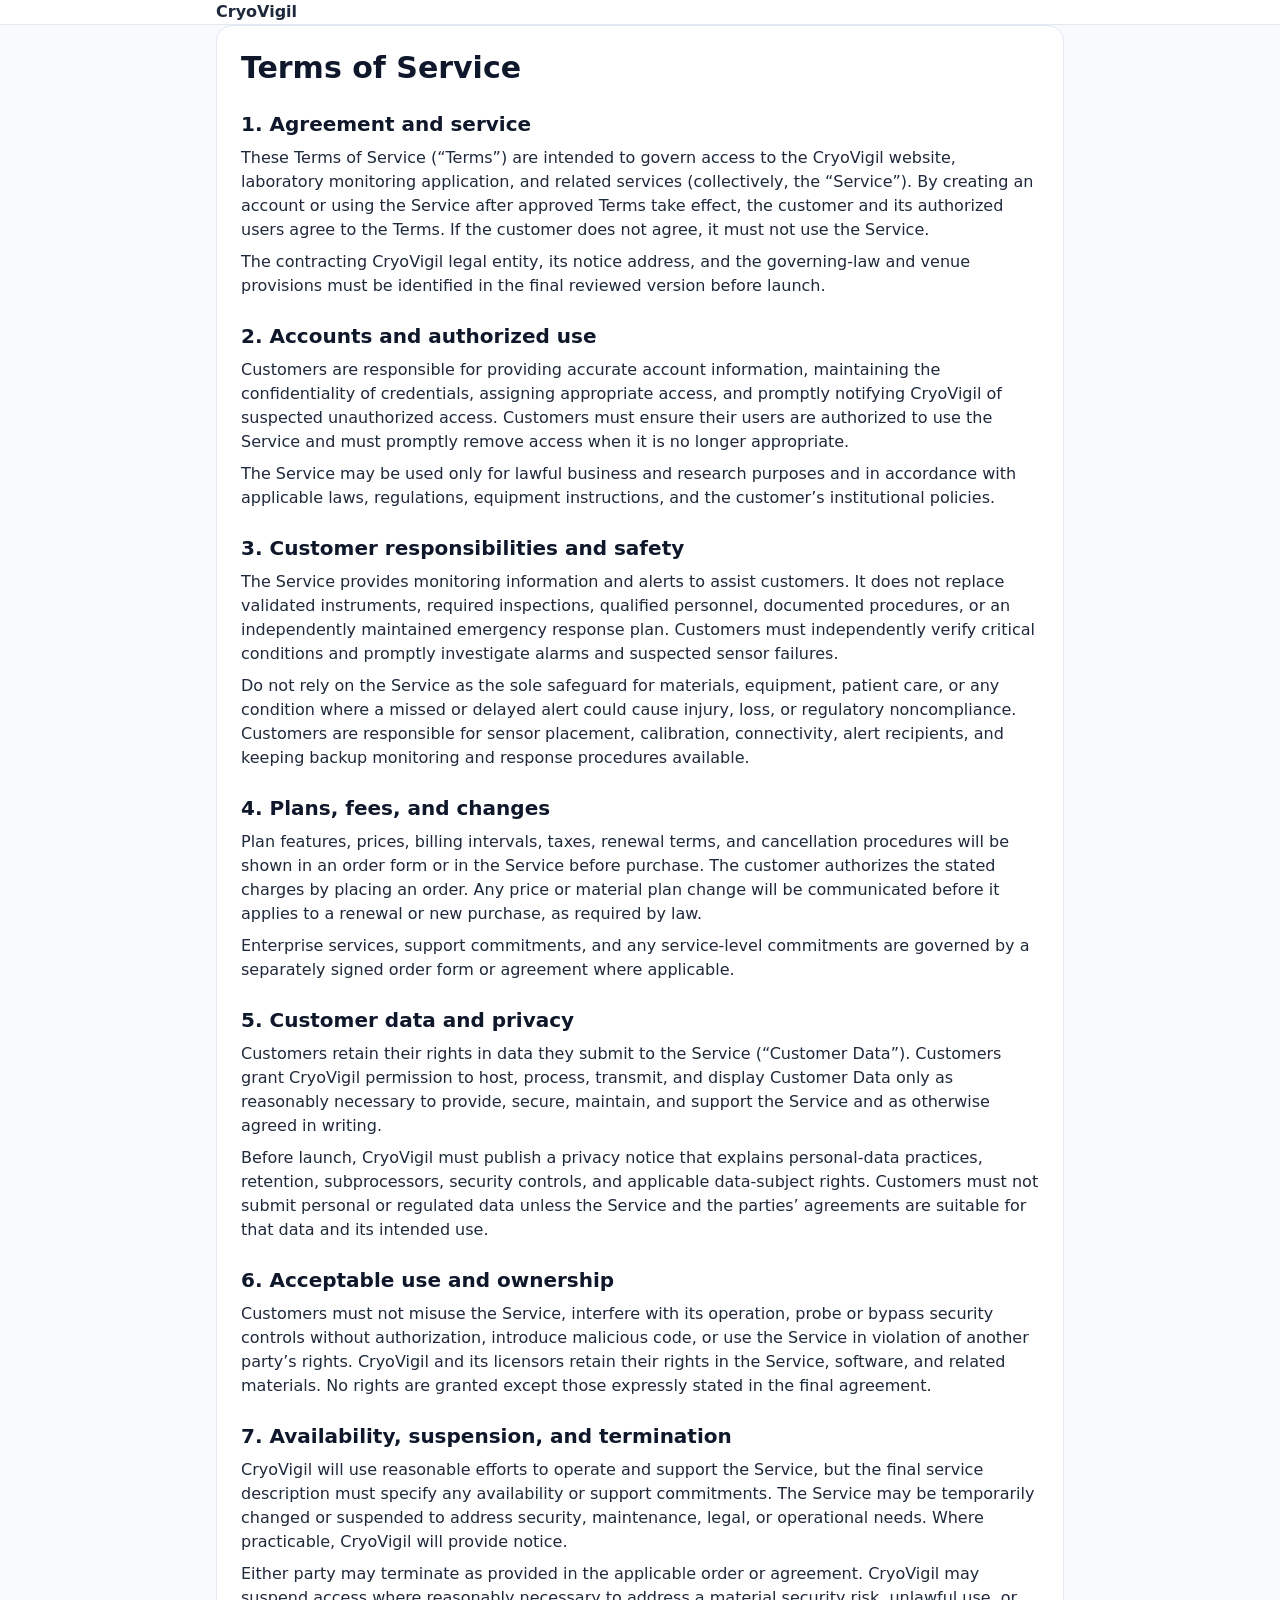
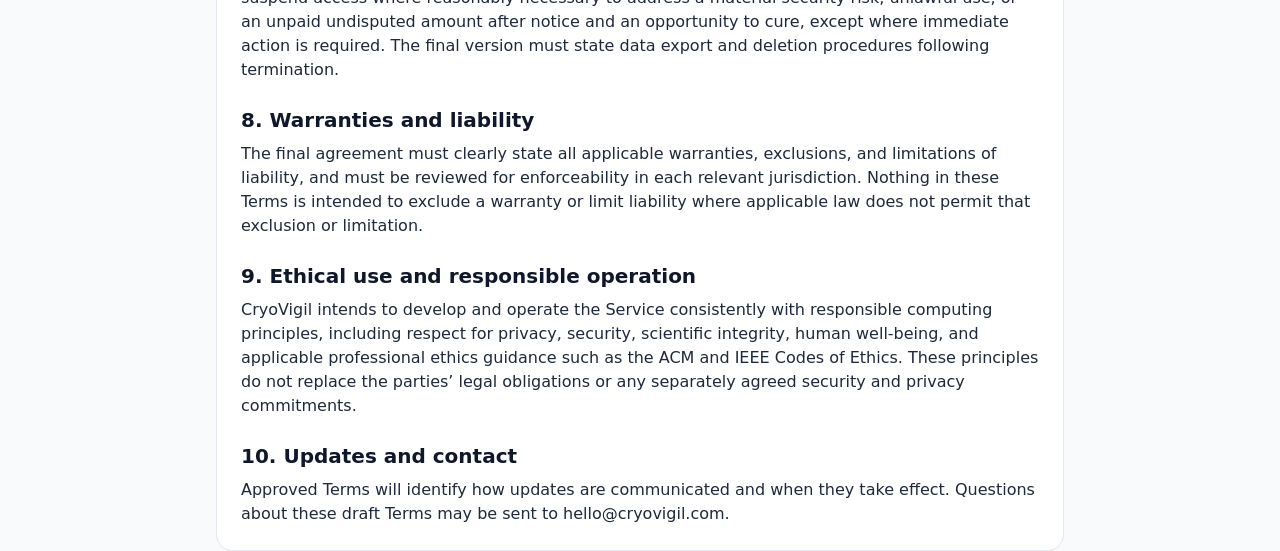
==== terms.html @ c4bb6979 "feat(terms-and-conditions): add terms of service page with initial content" ====
<!doctype html>
<html lang="en-US">
<head>
  <meta charset="utf-8">
  <meta name="viewport" content="width=device-width, initial-scale=1">
  <meta name="description" content="Draft terms of service for the CryoVigil laboratory monitoring service.">
  <meta name="author" content="CryoVigil">
  <title>Terms of Service | CryoVigil</title>
  <link rel="stylesheet" href="css/style.css?v=mobile-carousel-2">
</head>
<body class="min-h-screen bg-slate-50 text-slate-800">
  <header class="bg-white border-b border-slate-200">
    <div class="max-w-4xl mx-auto px-4 sm:px-6 py-5">
      <a class="font-bold text-brand-700" href="index.html">CryoVigil</a>
    </div>
  </header>
  <main class="max-w-4xl mx-auto px-4 sm:px-6 py-12">
    <article class="bg-white rounded-2xl border border-slate-200 p-6 sm:p-10 space-y-6">
      <h1 class="text-3xl font-bold text-slate-900">Terms of Service</h1>

      <section class="space-y-2">
        <h2 class="text-xl font-semibold text-slate-900">1. Agreement and service</h2>
        <p>These Terms of Service (“Terms”) are intended to govern access to the CryoVigil website, laboratory monitoring application, and related services (collectively, the “Service”). By creating an account or using the Service after approved Terms take effect, the customer and its authorized users agree to the Terms. If the customer does not agree, it must not use the Service.</p>
        <p>The contracting CryoVigil legal entity, its notice address, and the governing-law and venue provisions must be identified in the final reviewed version before launch.</p>
      </section>

      <section class="space-y-2">
        <h2 class="text-xl font-semibold text-slate-900">2. Accounts and authorized use</h2>
        <p>Customers are responsible for providing accurate account information, maintaining the confidentiality of credentials, assigning appropriate access, and promptly notifying CryoVigil of suspected unauthorized access. Customers must ensure their users are authorized to use the Service and must promptly remove access when it is no longer appropriate.</p>
        <p>The Service may be used only for lawful business and research purposes and in accordance with applicable laws, regulations, equipment instructions, and the customer’s institutional policies.</p>
      </section>

      <section class="space-y-2">
        <h2 class="text-xl font-semibold text-slate-900">3. Customer responsibilities and safety</h2>
        <p>The Service provides monitoring information and alerts to assist customers. It does not replace validated instruments, required inspections, qualified personnel, documented procedures, or an independently maintained emergency response plan. Customers must independently verify critical conditions and promptly investigate alarms and suspected sensor failures.</p>
        <p>Do not rely on the Service as the sole safeguard for materials, equipment, patient care, or any condition where a missed or delayed alert could cause injury, loss, or regulatory noncompliance. Customers are responsible for sensor placement, calibration, connectivity, alert recipients, and keeping backup monitoring and response procedures available.</p>
      </section>

      <section class="space-y-2">
        <h2 class="text-xl font-semibold text-slate-900">4. Plans, fees, and changes</h2>
        <p>Plan features, prices, billing intervals, taxes, renewal terms, and cancellation procedures will be shown in an order form or in the Service before purchase. The customer authorizes the stated charges by placing an order. Any price or material plan change will be communicated before it applies to a renewal or new purchase, as required by law.</p>
        <p>Enterprise services, support commitments, and any service-level commitments are governed by a separately signed order form or agreement where applicable.</p>
      </section>

      <section class="space-y-2">
        <h2 class="text-xl font-semibold text-slate-900">5. Customer data and privacy</h2>
        <p>Customers retain their rights in data they submit to the Service (“Customer Data”). Customers grant CryoVigil permission to host, process, transmit, and display Customer Data only as reasonably necessary to provide, secure, maintain, and support the Service and as otherwise agreed in writing.</p>
        <p>Before launch, CryoVigil must publish a privacy notice that explains personal-data practices, retention, subprocessors, security controls, and applicable data-subject rights. Customers must not submit personal or regulated data unless the Service and the parties’ agreements are suitable for that data and its intended use.</p>
      </section>

      <section class="space-y-2">
        <h2 class="text-xl font-semibold text-slate-900">6. Acceptable use and ownership</h2>
        <p>Customers must not misuse the Service, interfere with its operation, probe or bypass security controls without authorization, introduce malicious code, or use the Service in violation of another party’s rights. CryoVigil and its licensors retain their rights in the Service, software, and related materials. No rights are granted except those expressly stated in the final agreement.</p>
      </section>

      <section class="space-y-2">
        <h2 class="text-xl font-semibold text-slate-900">7. Availability, suspension, and termination</h2>
        <p>CryoVigil will use reasonable efforts to operate and support the Service, but the final service description must specify any availability or support commitments. The Service may be temporarily changed or suspended to address security, maintenance, legal, or operational needs. Where practicable, CryoVigil will provide notice.</p>
        <p>Either party may terminate as provided in the applicable order or agreement. CryoVigil may suspend access where reasonably necessary to address a material security risk, unlawful use, or an unpaid undisputed amount after notice and an opportunity to cure, except where immediate action is required. The final version must state data export and deletion procedures following termination.</p>
      </section>

      <section class="space-y-2">
        <h2 class="text-xl font-semibold text-slate-900">8. Warranties and liability</h2>
        <p>The final agreement must clearly state all applicable warranties, exclusions, and limitations of liability, and must be reviewed for enforceability in each relevant jurisdiction. Nothing in these Terms is intended to exclude a warranty or limit liability where applicable law does not permit that exclusion or limitation.</p>
      </section>

      <section class="space-y-2">
        <h2 class="text-xl font-semibold text-slate-900">9. Ethical use and responsible operation</h2>
        <p>CryoVigil intends to develop and operate the Service consistently with responsible computing principles, including respect for privacy, security, scientific integrity, human well-being, and applicable professional ethics guidance such as the ACM and IEEE Codes of Ethics. These principles do not replace the parties’ legal obligations or any separately agreed security and privacy commitments.</p>
      </section>

      <section class="space-y-2">
        <h2 class="text-xl font-semibold text-slate-900">10. Updates and contact</h2>
        <p>Approved Terms will identify how updates are communicated and when they take effect. Questions about these draft Terms may be sent to <a class="text-brand-700 underline" href="mailto:hello@cryovigil.com">hello@cryovigil.com</a>.</p>
      </section>
    </article>
  </main>
</body>
</html>
---- css/style.css ----
:root {
  font-family: Inter, system-ui, -apple-system, BlinkMacSystemFont, "Segoe UI", sans-serif;
  color: #1f2937;
  background: #fff;
  font-synthesis: none;
  text-rendering: optimizeLegibility;
  -webkit-font-smoothing: antialiased;
  --slate-50: #f8fafc;
  --slate-100: #f1f5f9;
  --slate-200: #e2e8f0;
  --slate-300: #cbd5e1;
  --slate-400: #94a3b8;
  --slate-500: #64748b;
  --slate-600: #475569;
  --slate-700: #334155;
  --slate-800: #1e293b;
  --slate-900: #0f172a;
  --brand-50: #ecfdf5;
  --brand-100: #d1fae5;
  --brand-200: #a7f3d0;
  --brand-300: #6ee7b7;
  --brand-400: #34d399;
  --brand-500: #10b981;
  --brand-600: #059669;
  --brand-700: #047857;
  --brand-800: #065f46;
  --brand-900: #064e3b;
}

*,
*::before,
*::after {
  box-sizing: border-box;
  border-width: 0;
  border-style: solid;
  border-color: #e5e7eb;
}

html {
  min-width: 320px;
  scroll-behavior: smooth;
}

body {
  min-width: 320px;
  min-height: 100vh;
  margin: 0;
  line-height: 1.5;
}

a {
  color: inherit;
  text-decoration: none;
}

blockquote,
dd,
dl,
figure,
h1,
h2,
h3,
h4,
h5,
h6,
hr,
p,
pre {
  margin: 0;
}

h1,
h2,
h3,
h4,
h5,
h6 {
  font-size: inherit;
  font-weight: inherit;
}

ul,
ol,
menu {
  margin: 0;
  padding: 0;
  list-style: none;
}

button,
input,
select,
textarea {
  color: inherit;
  font: inherit;
  margin: 0;
}

button {
  border: 0;
  background: transparent;
  text-transform: none;
}

svg {
  display: block;
}

::selection {
  color: var(--brand-800);
  background: rgb(16 185 129 / 18%);
}

.badge-pill {
  display: inline-flex;
  align-items: center;
  padding: 0.35rem 0.85rem;
  border-radius: 9999px;
  background: var(--brand-100);
  color: var(--brand-700);
  font-size: 0.75rem;
  font-weight: 600;
  letter-spacing: 0.025em;
}

.shadow-soft {
  box-shadow: 0 10px 30px -10px rgb(0 0 0 / 6%), 0 4px 6px -2px rgb(0 0 0 / 2%);
}

.shadow-mockup {
  box-shadow: 0 25px 50px -12px rgb(15 23 42 / 12%);
}

.block { display: block; }
.inline-block { display: inline-block; }
.flex { display: flex; }
.inline-flex { display: inline-flex; }
.grid { display: grid; }
.hidden { display: none; }
.flex-col { flex-direction: column; }
.flex-wrap { flex-wrap: wrap; }
.flex-grow { flex-grow: 1; }
.flex-shrink-0 { flex-shrink: 0; }
.items-start { align-items: flex-start; }
.items-center { align-items: center; }
.items-baseline { align-items: baseline; }
.justify-between { justify-content: space-between; }
.justify-center { justify-content: center; }
.grid-cols-1 { grid-template-columns: repeat(1, minmax(0, 1fr)); }
.grid-cols-3 { grid-template-columns: repeat(3, minmax(0, 1fr)); }
.gap-0\.5 { gap: 0.125rem; }
.gap-1 { gap: 0.25rem; }
.gap-2 { gap: 0.5rem; }
.gap-2\.5 { gap: 0.625rem; }
.gap-3 { gap: 0.75rem; }
.gap-3\.5 { gap: 0.875rem; }
.gap-4 { gap: 1rem; }
.gap-6 { gap: 1.5rem; }
.gap-8 { gap: 2rem; }
.gap-12 { gap: 3rem; }
.space-y-1 > :not([hidden]) ~ :not([hidden]) { margin-top: 0.25rem; }
.space-y-2 > :not([hidden]) ~ :not([hidden]) { margin-top: 0.5rem; }
.space-y-2\.5 > :not([hidden]) ~ :not([hidden]) { margin-top: 0.625rem; }
.space-y-3 > :not([hidden]) ~ :not([hidden]) { margin-top: 0.75rem; }
.space-y-3\.5 > :not([hidden]) ~ :not([hidden]) { margin-top: 0.875rem; }
.space-y-4 > :not([hidden]) ~ :not([hidden]) { margin-top: 1rem; }
.space-y-6 > :not([hidden]) ~ :not([hidden]) { margin-top: 1.5rem; }

.absolute { position: absolute; }
.relative { position: relative; }
.sticky { position: sticky; }
.top-0 { top: 0; }
.top-4 { top: 1rem; }
.right-4 { right: 1rem; }
.inset-0 { inset: 0; }
.z-10 { z-index: 10; }
.z-50 { z-index: 50; }
.mx-auto { margin-right: auto; margin-left: auto; }
.my-8 { margin-top: 2rem; margin-bottom: 2rem; }
.ml-0\.5 { margin-left: 0.125rem; }
.ml-2 { margin-left: 0.5rem; }
.mt-1 { margin-top: 0.25rem; }
.mt-2 { margin-top: 0.5rem; }
.mt-20 { margin-top: 5rem; }
.mb-1 { margin-bottom: 0.25rem; }
.mb-2 { margin-bottom: 0.5rem; }
.mb-3 { margin-bottom: 0.75rem; }
.mb-4 { margin-bottom: 1rem; }
.mb-5 { margin-bottom: 1.25rem; }
.mb-6 { margin-bottom: 1.5rem; }
.mb-8 { margin-bottom: 2rem; }
.mb-10 { margin-bottom: 2.5rem; }
.mb-16 { margin-bottom: 4rem; }
.h-1\.5 { height: 0.375rem; }
.h-2 { height: 0.5rem; }
.h-3 { height: 0.75rem; }
.h-4 { height: 1rem; }
.h-5 { height: 1.25rem; }
.h-6 { height: 1.5rem; }
.h-8 { height: 2rem; }
.h-9 { height: 2.25rem; }
.h-10 { height: 2.5rem; }
.h-12 { height: 3rem; }
.h-14 { height: 3.5rem; }
.h-20 { height: 5rem; }
.h-24 { height: 6rem; }
.h-40 { height: 10rem; }
.h-full { height: 100%; }
.min-h-screen { min-height: 100vh; }
.w-1\.5 { width: 0.375rem; }
.w-2 { width: 0.5rem; }
.w-3 { width: 0.75rem; }
.w-4 { width: 1rem; }
.w-5 { width: 1.25rem; }
.w-6 { width: 1.5rem; }
.w-8 { width: 2rem; }
.w-9 { width: 2.25rem; }
.w-10 { width: 2.5rem; }
.w-12 { width: 3rem; }
.w-14 { width: 3.5rem; }
.w-16 { width: 4rem; }
.w-24 { width: 6rem; }
.w-full { width: 100%; }
.max-w-sm { max-width: 24rem; }
.max-w-lg { max-width: 32rem; }
.max-w-xl { max-width: 36rem; }
.max-w-2xl { max-width: 42rem; }
.max-w-4xl { max-width: 56rem; }
.max-w-5xl { max-width: 64rem; }
.max-w-7xl { max-width: 80rem; }
.overflow-hidden { overflow: hidden; }
.aspect-video { aspect-ratio: 16 / 9; }

.border { border: 1px solid var(--slate-200); }
.border-b { border-bottom: 1px solid var(--slate-200); }
.border-t { border-top: 1px solid var(--slate-200); }
.border-slate-100 { border-color: var(--slate-100); }
.border-slate-200 { border-color: var(--slate-200); }
.border-slate-200\/60 { border-color: rgb(226 232 240 / 60%); }
.border-slate-200\/80 { border-color: rgb(226 232 240 / 80%); }
.border-slate-200\/90 { border-color: rgb(226 232 240 / 90%); }
.border-slate-700 { border-color: #334155; }
.border-amber-200 { border-color: #fde68a; }
.border-brand-100 { border-color: var(--brand-100); }
.border-brand-500\/30 { border-color: rgb(16 185 129 / 30%); }
.border-navy-800 { border-color: #1e293b; }
.rounded { border-radius: 0.25rem; }
.rounded-lg { border-radius: 0.5rem; }
.rounded-xl { border-radius: 0.75rem; }
.rounded-2xl { border-radius: 1rem; }
.rounded-full { border-radius: 9999px; }

.bg-white { background-color: #fff; }
.bg-white\/95 { background-color: rgb(255 255 255 / 95%); }
.bg-slate-50 { background-color: var(--slate-50); }
.bg-slate-50\/50 { background-color: rgb(248 250 252 / 50%); }
.bg-slate-50\/70 { background-color: rgb(248 250 252 / 70%); }
.bg-slate-100 { background-color: var(--slate-100); }
.bg-slate-200 { background-color: var(--slate-200); }
.bg-slate-700 { background-color: #334155; }
.bg-slate-800 { background-color: var(--slate-800); }
.bg-slate-900 { background-color: var(--slate-900); }
.bg-brand-50\/60 { background-color: rgb(236 253 245 / 60%); }
.bg-brand-100 { background-color: var(--brand-100); }
.bg-brand-300 { background-color: var(--brand-300); }
.bg-brand-400 { background-color: var(--brand-400); }
.bg-brand-500 { background-color: var(--brand-500); }
.bg-brand-500\/20 { background-color: rgb(16 185 129 / 20%); }
.bg-brand-700 { background-color: var(--brand-700); }
.bg-emerald-50 { background-color: #ecfdf5; }
.bg-emerald-100 { background-color: #d1fae5; }
.bg-emerald-400 { background-color: #34d399; }
.bg-emerald-500 { background-color: #10b981; }
.bg-amber-50 { background-color: #fffbeb; }
.bg-amber-50\/30 { background-color: rgb(255 251 235 / 30%); }
.bg-amber-400 { background-color: #fbbf24; }
.bg-amber-500 { background-color: #f59e0b; }
.bg-blue-50 { background-color: #eff6ff; }
.bg-red-400 { background-color: #f87171; }
.bg-red-600 { background-color: #dc2626; }
.bg-navy-900 { background-color: #0f172a; }
.bg-gradient-to-b { background-image: linear-gradient(to bottom, var(--gradient-from), var(--gradient-via), var(--gradient-to)); }
.bg-gradient-to-t { background-image: linear-gradient(to top, var(--gradient-from), var(--gradient-via), var(--gradient-to)); }
.from-white { --gradient-from: #fff; }
.via-slate-50\/50 { --gradient-via: rgb(248 250 252 / 50%); }
.to-white { --gradient-to: #fff; }
.from-slate-950 { --gradient-from: #020617; }
.via-slate-900\/60 { --gradient-via: rgb(15 23 42 / 60%); }
.to-transparent { --gradient-to: transparent; }

.p-1 { padding: 0.25rem; }
.p-2 { padding: 0.5rem; }
.p-2\.5 { padding: 0.625rem; }
.p-3 { padding: 0.75rem; }
.p-3\.5 { padding: 0.875rem; }
.p-4 { padding: 1rem; }
.p-6 { padding: 1.5rem; }
.p-8 { padding: 2rem; }
.px-1\.5 { padding-right: 0.375rem; padding-left: 0.375rem; }
.px-2 { padding-right: 0.5rem; padding-left: 0.5rem; }
.px-2\.5 { padding-right: 0.625rem; padding-left: 0.625rem; }
.px-3 { padding-right: 0.75rem; padding-left: 0.75rem; }
.px-4 { padding-right: 1rem; padding-left: 1rem; }
.px-6 { padding-right: 1.5rem; padding-left: 1.5rem; }
.px-8 { padding-right: 2rem; padding-left: 2rem; }
.py-0\.5 { padding-top: 0.125rem; padding-bottom: 0.125rem; }
.py-1 { padding-top: 0.25rem; padding-bottom: 0.25rem; }
.py-2 { padding-top: 0.5rem; padding-bottom: 0.5rem; }
.py-3 { padding-top: 0.75rem; padding-bottom: 0.75rem; }
.py-3\.5 { padding-top: 0.875rem; padding-bottom: 0.875rem; }
.py-20 { padding-top: 5rem; padding-bottom: 5rem; }
.pt-2 { padding-top: 0.5rem; }
.pt-3 { padding-top: 0.75rem; }
.pt-4 { padding-top: 1rem; }
.pt-6 { padding-top: 1.5rem; }
.pt-10 { padding-top: 2.5rem; }
.pt-12 { padding-top: 3rem; }
.pt-16 { padding-top: 4rem; }
.pb-3 { padding-bottom: 0.75rem; }
.pb-4 { padding-bottom: 1rem; }
.pb-6 { padding-bottom: 1.5rem; }
.pb-12 { padding-bottom: 3rem; }
.pb-20 { padding-bottom: 5rem; }

.text-left { text-align: left; }
.text-center { text-align: center; }
.text-white { color: #fff; }
.text-slate-200 { color: var(--slate-200); }
.text-slate-300 { color: var(--slate-300); }
.text-slate-400 { color: var(--slate-400); }
.text-slate-500 { color: var(--slate-500); }
.text-slate-600 { color: var(--slate-600); }
.text-slate-700 { color: var(--slate-700); }
.text-slate-800 { color: var(--slate-800); }
.text-slate-900 { color: var(--slate-900); }
.text-brand-300 { color: var(--brand-300); }
.text-brand-400 { color: var(--brand-400); }
.text-brand-600 { color: var(--brand-600); }
.text-brand-800\/80 { color: rgb(6 95 70 / 80%); }
.text-brand-900 { color: var(--brand-900); }
.text-emerald-500 { color: #10b981; }
.text-emerald-600 { color: #059669; }
.text-emerald-700 { color: #047857; }
.text-emerald-800 { color: #065f46; }
.text-amber-400 { color: #fbbf24; }
.text-amber-600 { color: #d97706; }
.text-amber-700 { color: #b45309; }
.text-blue-600 { color: #2563eb; }
.text-red-500 { color: #ef4444; }
.text-xs { font-size: 0.75rem; line-height: 1rem; }
.text-\[10px\] { font-size: 10px; line-height: 1.4; }
.text-\[11px\] { font-size: 11px; line-height: 1.4; }
.text-sm { font-size: 0.875rem; line-height: 1.25rem; }
.text-base { font-size: 1rem; line-height: 1.5rem; }
.text-lg { font-size: 1.125rem; line-height: 1.75rem; }
.text-xl { font-size: 1.25rem; line-height: 1.75rem; }
.text-2xl { font-size: 1.5rem; line-height: 2rem; }
.text-3xl { font-size: 1.875rem; line-height: 2.25rem; }
.text-4xl { font-size: 2.25rem; line-height: 2.5rem; }
.font-medium { font-weight: 500; }
.font-semibold { font-weight: 600; }
.font-bold { font-weight: 700; }
.font-extrabold { font-weight: 800; }
.font-mono { font-family: ui-monospace, SFMono-Regular, Menlo, monospace; }
.uppercase { text-transform: uppercase; }
.tracking-tight { letter-spacing: -0.025em; }
.tracking-wider { letter-spacing: 0.05em; }
.leading-tight { line-height: 1.25; }
.leading-relaxed { line-height: 1.625; }
.leading-\[1\.12\] { line-height: 1.12; }

.opacity-30 { opacity: 0.3; }
.opacity-70 { opacity: 0.7; }
.animate-pulse { animation: pulse 2s cubic-bezier(0.4, 0, 0.6, 1) infinite; }
.grayscale { filter: grayscale(1); }
.cursor-pointer { cursor: pointer; }
.drop-shadow { filter: drop-shadow(0 1px 2px rgb(0 0 0 / 10%)); }
.fill-current { fill: currentColor; }
.fill-none { fill: none; }
.stroke-current { stroke: currentColor; }
.stroke-\[2\.2\] { stroke-width: 2.2; }
.ring-4 { box-shadow: 0 0 0 4px var(--ring-color); }
.ring-emerald-100 { --ring-color: #d1fae5; }
.ring-amber-100 { --ring-color: #fef3c7; }
.shadow-sm { box-shadow: 0 1px 2px rgb(0 0 0 / 5%); }
.shadow-xs { box-shadow: 0 1px 2px rgb(15 23 42 / 10%); }
.shadow-lg { box-shadow: 0 10px 15px -3px rgb(0 0 0 / 10%), 0 4px 6px -4px rgb(0 0 0 / 10%); }
.shadow-xl { box-shadow: 0 20px 25px -5px rgb(0 0 0 / 10%), 0 8px 10px -6px rgb(0 0 0 / 10%); }
.shadow-brand-500\/25 { box-shadow: 0 4px 10px rgb(16 185 129 / 25%); }
.shadow-brand-500\/30 { box-shadow: 0 4px 10px rgb(16 185 129 / 30%); }
.shadow-red-600\/40 { box-shadow: 0 4px 10px rgb(220 38 38 / 40%); }
.transition-all { transition: all 180ms ease; }
.transition-colors { transition: color 180ms ease, background-color 180ms ease, border-color 180ms ease; }
.transition-shadow { transition: box-shadow 180ms ease; }
.transition-transform { transition: transform 180ms ease; }
.backdrop-blur-md { backdrop-filter: blur(12px); }
.focus\:outline-none:focus { outline: none; }

.language-switcher {
  display: flex;
  align-items: center;
  gap: 0.125rem;
  padding: 0.25rem;
  border: 1px solid rgb(226 232 240 / 60%);
  border-radius: 9999px;
  background-color: var(--slate-100);
  color: var(--slate-600);
  font-size: 0.75rem;
  font-weight: 600;
}

.language-option {
  min-width: 2.75rem;
  padding: 0.25rem 0.625rem;
  border-radius: 9999px;
  cursor: pointer;
  transition: color 180ms ease, background-color 180ms ease, box-shadow 180ms ease, transform 180ms ease;
}

.language-option:hover {
  color: var(--slate-900);
}

.language-option[aria-pressed="true"] {
  background-color: #fff;
  color: var(--slate-900);
  box-shadow: 0 1px 2px rgb(15 23 42 / 10%);
}

.language-option:active {
  transform: scale(0.94);
}

.language-option:focus-visible {
  outline: 2px solid var(--brand-500);
  outline-offset: 2px;
}

.hover\:text-brand-500:hover { color: var(--brand-500); }
.hover\:text-brand-600:hover { color: var(--brand-600); }
.hover\:text-slate-600:hover { color: var(--slate-600); }
.hover\:text-slate-900:hover { color: var(--slate-900); }
.hover\:bg-brand-600:hover { background-color: var(--brand-600); }
.hover\:bg-slate-50:hover { background-color: var(--slate-50); }
.hover\:bg-slate-700:hover { background-color: #334155; }
.hover\:bg-slate-800:hover { background-color: var(--slate-800); }
.hover\:border-brand-200:hover { border-color: var(--brand-200); }
.hover\:border-brand-400:hover { border-color: var(--brand-400); }
.hover\:border-brand-500:hover { border-color: var(--brand-500); }
.hover\:shadow-md:hover { box-shadow: 0 4px 6px -1px rgb(0 0 0 / 10%), 0 2px 4px -2px rgb(0 0 0 / 10%); }
.hover\:grayscale-0:hover { filter: grayscale(0); }
.group:hover .group-hover\:scale-110 { transform: scale(1.1); }

@keyframes pulse {
  50% { opacity: 0.5; }
}

@media (min-width: 640px) {
  .sm\:flex-row { flex-direction: row; }
  .sm\:grid-cols-2 { grid-template-columns: repeat(2, minmax(0, 1fr)); }
  .sm\:grid-cols-3 { grid-template-columns: repeat(3, minmax(0, 1fr)); }
  .sm\:p-6 { padding: 1.5rem; }
  .sm\:px-6 { padding-right: 1.5rem; padding-left: 1.5rem; }
  .sm\:text-sm { font-size: 0.875rem; line-height: 1.25rem; }
  .sm\:text-base { font-size: 1rem; line-height: 1.5rem; }
  .sm\:text-lg { font-size: 1.125rem; line-height: 1.75rem; }
  .sm\:text-4xl { font-size: 2.25rem; line-height: 2.5rem; }
  .sm\:text-5xl { font-size: 3rem; line-height: 1; }
}

@media (min-width: 768px) {
  .md\:flex { display: flex; }
  .md\:hidden { display: none; }
  .md\:grid-cols-2 { grid-template-columns: repeat(2, minmax(0, 1fr)); }
  .md\:grid-cols-3 { grid-template-columns: repeat(3, minmax(0, 1fr)); }
  .md\:gap-16 { gap: 4rem; }
}

@media (min-width: 1024px) {
  .lg\:px-8 { padding-right: 2rem; padding-left: 2rem; }
  .lg\:pt-16 { padding-top: 4rem; }
  .lg\:pb-28 { padding-bottom: 7rem; }
  .lg\:gap-8 { gap: 2rem; }
  .lg\:grid-cols-5 { grid-template-columns: repeat(5, minmax(0, 1fr)); }
  .lg\:grid-cols-6 { grid-template-columns: repeat(6, minmax(0, 1fr)); }
  .lg\:grid-cols-12 { grid-template-columns: repeat(12, minmax(0, 1fr)); }
  .lg\:col-span-2 { grid-column: span 2 / span 2; }
  .lg\:col-span-5 { grid-column: span 5 / span 5; }
  .lg\:col-span-6 { grid-column: span 6 / span 6; }
  .lg\:col-span-7 { grid-column: span 7 / span 7; }
  .lg\:text-5xl { font-size: 3rem; line-height: 1; }
  .lg\:text-\[54px\] { font-size: 54px; line-height: 1.12; }
}

@media (prefers-reduced-motion: reduce) {
  *,
  *::before,
  *::after {
    scroll-behavior: auto !important;
    transition-duration: 0.01ms !important;
  }
}

.mobile-menu-btn:focus-visible,
.mobile-carousel:focus-visible {
  outline: 3px solid var(--brand-500);
  outline-offset: 3px;
}

.mobile-swipe-hint {
  display: none;
}

@media (max-width: 767px) {
  .mobile-carousel-section.py-20 {
    padding-block: 3.5rem;
  }

  .mobile-section-intro {
    margin-bottom: 1.25rem;
  }

  .mobile-review-heading {
    margin-bottom: 1.25rem;
  }

  .mobile-swipe-hint {
    display: flex;
    align-items: center;
    justify-content: space-between;
    margin: 0 0 0.75rem;
    color: var(--slate-500);
    font-size: 0.75rem;
    font-weight: 600;
  }

  .mobile-carousel.grid {
    display: flex;
    flex-flow: row nowrap;
    gap: 1rem;
    overflow-x: auto;
    margin-inline: -1rem;
    padding: 0.25rem 1rem 1rem;
    overscroll-behavior-x: contain;
    scroll-padding-inline: 1rem;
    scroll-snap-type: x mandatory;
    scrollbar-width: none;
    -webkit-overflow-scrolling: touch;
  }

  .mobile-carousel::-webkit-scrollbar {
    display: none;
  }

  .mobile-carousel > * {
    width: 88%;
    min-width: 0;
    flex: 0 0 88%;
    scroll-snap-align: start;
  }

  .mobile-carousel[aria-label="Team members"] > * {
    flex-basis: 78%;
  }
}
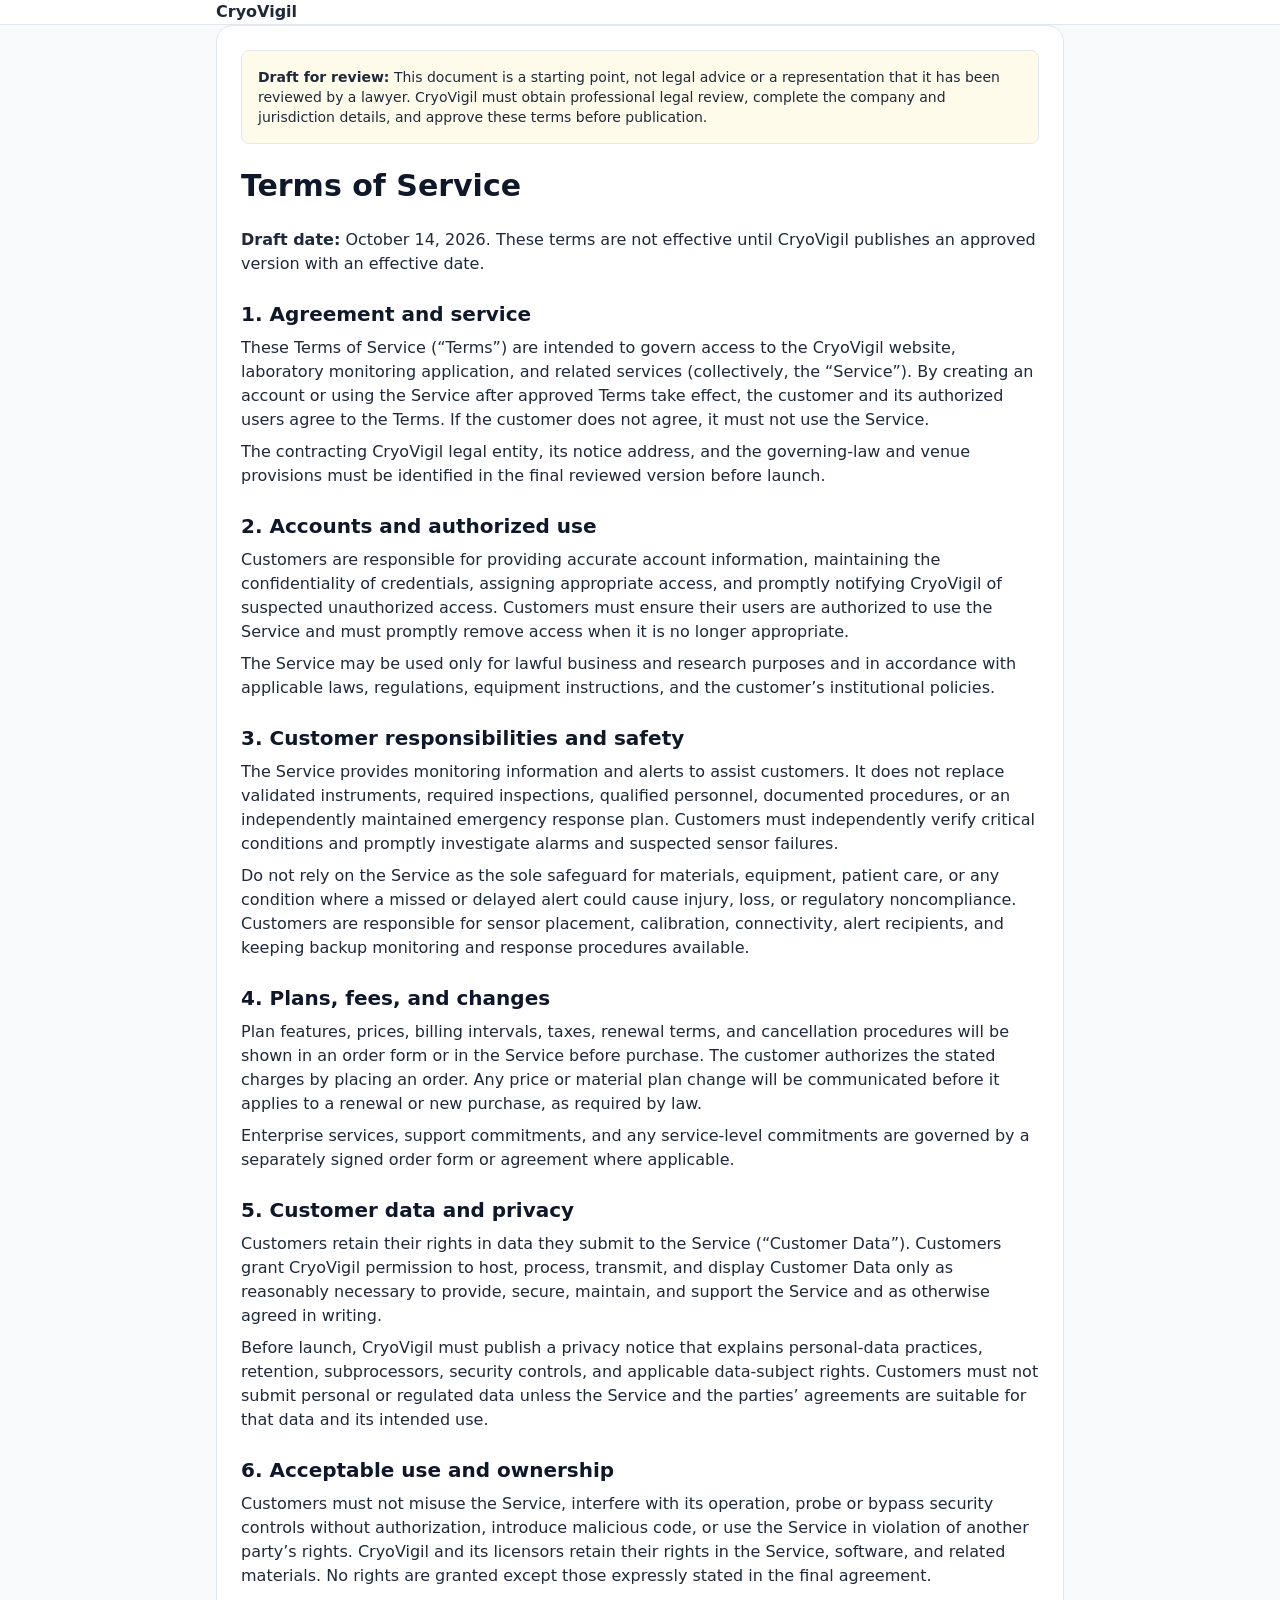
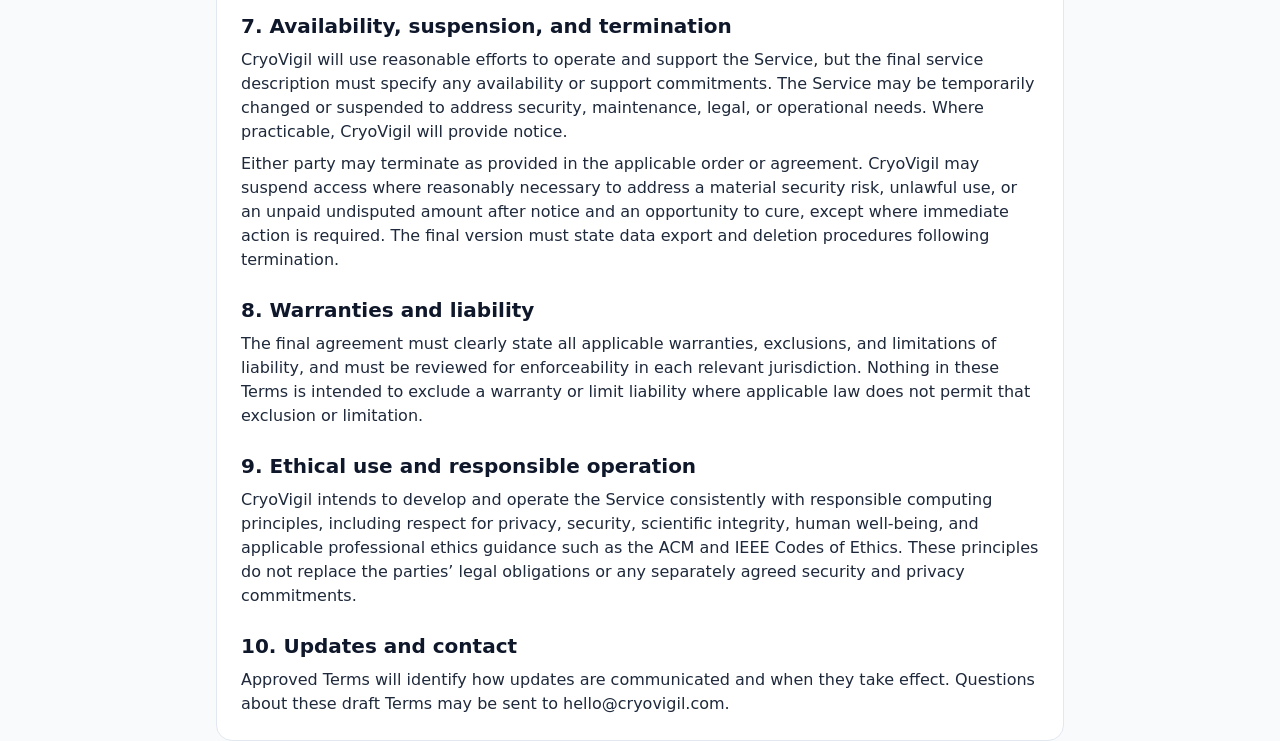
==== commit c30e3cfa: "feat(update-ui): enhance terms of service page with improved formatting and additional content for c" ====
--- a/terms.html
+++ b/terms.html
@@ -1,79 +1,219 @@
 <!doctype html>
 <html lang="en-US">
-<head>
-  <meta charset="utf-8">
-  <meta name="viewport" content="width=device-width, initial-scale=1">
-  <meta name="description" content="Draft terms of service for the CryoVigil laboratory monitoring service.">
-  <meta name="author" content="CryoVigil">
-  <title>Terms of Service | CryoVigil</title>
-  <link rel="stylesheet" href="css/style.css?v=mobile-carousel-2">
-</head>
-<body class="min-h-screen bg-slate-50 text-slate-800">
-  <header class="bg-white border-b border-slate-200">
-    <div class="max-w-4xl mx-auto px-4 sm:px-6 py-5">
-      <a class="font-bold text-brand-700" href="index.html">CryoVigil</a>
-    </div>
-  </header>
-  <main class="max-w-4xl mx-auto px-4 sm:px-6 py-12">
-    <article class="bg-white rounded-2xl border border-slate-200 p-6 sm:p-10 space-y-6">
-      <h1 class="text-3xl font-bold text-slate-900">Terms of Service</h1>
-
-      <section class="space-y-2">
-        <h2 class="text-xl font-semibold text-slate-900">1. Agreement and service</h2>
-        <p>These Terms of Service (“Terms”) are intended to govern access to the CryoVigil website, laboratory monitoring application, and related services (collectively, the “Service”). By creating an account or using the Service after approved Terms take effect, the customer and its authorized users agree to the Terms. If the customer does not agree, it must not use the Service.</p>
-        <p>The contracting CryoVigil legal entity, its notice address, and the governing-law and venue provisions must be identified in the final reviewed version before launch.</p>
-      </section>
-
-      <section class="space-y-2">
-        <h2 class="text-xl font-semibold text-slate-900">2. Accounts and authorized use</h2>
-        <p>Customers are responsible for providing accurate account information, maintaining the confidentiality of credentials, assigning appropriate access, and promptly notifying CryoVigil of suspected unauthorized access. Customers must ensure their users are authorized to use the Service and must promptly remove access when it is no longer appropriate.</p>
-        <p>The Service may be used only for lawful business and research purposes and in accordance with applicable laws, regulations, equipment instructions, and the customer’s institutional policies.</p>
-      </section>
-
-      <section class="space-y-2">
-        <h2 class="text-xl font-semibold text-slate-900">3. Customer responsibilities and safety</h2>
-        <p>The Service provides monitoring information and alerts to assist customers. It does not replace validated instruments, required inspections, qualified personnel, documented procedures, or an independently maintained emergency response plan. Customers must independently verify critical conditions and promptly investigate alarms and suspected sensor failures.</p>
-        <p>Do not rely on the Service as the sole safeguard for materials, equipment, patient care, or any condition where a missed or delayed alert could cause injury, loss, or regulatory noncompliance. Customers are responsible for sensor placement, calibration, connectivity, alert recipients, and keeping backup monitoring and response procedures available.</p>
-      </section>
-
-      <section class="space-y-2">
-        <h2 class="text-xl font-semibold text-slate-900">4. Plans, fees, and changes</h2>
-        <p>Plan features, prices, billing intervals, taxes, renewal terms, and cancellation procedures will be shown in an order form or in the Service before purchase. The customer authorizes the stated charges by placing an order. Any price or material plan change will be communicated before it applies to a renewal or new purchase, as required by law.</p>
-        <p>Enterprise services, support commitments, and any service-level commitments are governed by a separately signed order form or agreement where applicable.</p>
-      </section>
-
-      <section class="space-y-2">
-        <h2 class="text-xl font-semibold text-slate-900">5. Customer data and privacy</h2>
-        <p>Customers retain their rights in data they submit to the Service (“Customer Data”). Customers grant CryoVigil permission to host, process, transmit, and display Customer Data only as reasonably necessary to provide, secure, maintain, and support the Service and as otherwise agreed in writing.</p>
-        <p>Before launch, CryoVigil must publish a privacy notice that explains personal-data practices, retention, subprocessors, security controls, and applicable data-subject rights. Customers must not submit personal or regulated data unless the Service and the parties’ agreements are suitable for that data and its intended use.</p>
-      </section>
-
-      <section class="space-y-2">
-        <h2 class="text-xl font-semibold text-slate-900">6. Acceptable use and ownership</h2>
-        <p>Customers must not misuse the Service, interfere with its operation, probe or bypass security controls without authorization, introduce malicious code, or use the Service in violation of another party’s rights. CryoVigil and its licensors retain their rights in the Service, software, and related materials. No rights are granted except those expressly stated in the final agreement.</p>
-      </section>
-
-      <section class="space-y-2">
-        <h2 class="text-xl font-semibold text-slate-900">7. Availability, suspension, and termination</h2>
-        <p>CryoVigil will use reasonable efforts to operate and support the Service, but the final service description must specify any availability or support commitments. The Service may be temporarily changed or suspended to address security, maintenance, legal, or operational needs. Where practicable, CryoVigil will provide notice.</p>
-        <p>Either party may terminate as provided in the applicable order or agreement. CryoVigil may suspend access where reasonably necessary to address a material security risk, unlawful use, or an unpaid undisputed amount after notice and an opportunity to cure, except where immediate action is required. The final version must state data export and deletion procedures following termination.</p>
-      </section>
-
-      <section class="space-y-2">
-        <h2 class="text-xl font-semibold text-slate-900">8. Warranties and liability</h2>
-        <p>The final agreement must clearly state all applicable warranties, exclusions, and limitations of liability, and must be reviewed for enforceability in each relevant jurisdiction. Nothing in these Terms is intended to exclude a warranty or limit liability where applicable law does not permit that exclusion or limitation.</p>
-      </section>
-
-      <section class="space-y-2">
-        <h2 class="text-xl font-semibold text-slate-900">9. Ethical use and responsible operation</h2>
-        <p>CryoVigil intends to develop and operate the Service consistently with responsible computing principles, including respect for privacy, security, scientific integrity, human well-being, and applicable professional ethics guidance such as the ACM and IEEE Codes of Ethics. These principles do not replace the parties’ legal obligations or any separately agreed security and privacy commitments.</p>
-      </section>
-
-      <section class="space-y-2">
-        <h2 class="text-xl font-semibold text-slate-900">10. Updates and contact</h2>
-        <p>Approved Terms will identify how updates are communicated and when they take effect. Questions about these draft Terms may be sent to <a class="text-brand-700 underline" href="mailto:hello@cryovigil.com">hello@cryovigil.com</a>.</p>
-      </section>
-    </article>
-  </main>
-</body>
+  <head>
+    <meta charset="utf-8" />
+    <meta name="viewport" content="width=device-width, initial-scale=1" />
+    <meta
+      name="description"
+      content="Draft terms of service for the CryoVigil laboratory monitoring service."
+    />
+    <meta name="author" content="CryoVigil" />
+    <title>Terms of Service | CryoVigil</title>
+    <link rel="stylesheet" href="css/style.css?v=mobile-carousel-2" />
+  </head>
+  <body class="min-h-screen bg-slate-50 text-slate-800">
+    <header class="bg-white border-b border-slate-200">
+      <div class="max-w-4xl mx-auto px-4 sm:px-6 py-5">
+        <a class="font-bold text-brand-700" href="index.html">CryoVigil</a>
+      </div>
+    </header>
+    <main class="max-w-4xl mx-auto px-4 sm:px-6 py-12">
+      <article
+        class="bg-white rounded-2xl border border-slate-200 p-6 sm:p-10 space-y-6"
+      >
+        <div
+          class="rounded-lg border border-amber-300 bg-amber-50 p-4 text-sm text-amber-950"
+        >
+          <strong>Draft for review:</strong> This document is a starting point,
+          not legal advice or a representation that it has been reviewed by a
+          lawyer. CryoVigil must obtain professional legal review, complete the
+          company and jurisdiction details, and approve these terms before
+          publication.
+        </div>
+        <h1 class="text-3xl font-bold text-slate-900">Terms of Service</h1>
+        <p>
+          <strong>Draft date:</strong> October 14, 2026. These terms are not
+          effective until CryoVigil publishes an approved version with an
+          effective date.
+        </p>
+
+        <section class="space-y-2">
+          <h2 class="text-xl font-semibold text-slate-900">
+            1. Agreement and service
+          </h2>
+          <p>
+            These Terms of Service (“Terms”) are intended to govern access to
+            the CryoVigil website, laboratory monitoring application, and
+            related services (collectively, the “Service”). By creating an
+            account or using the Service after approved Terms take effect, the
+            customer and its authorized users agree to the Terms. If the
+            customer does not agree, it must not use the Service.
+          </p>
+          <p>
+            The contracting CryoVigil legal entity, its notice address, and the
+            governing-law and venue provisions must be identified in the final
+            reviewed version before launch.
+          </p>
+        </section>
+
+        <section class="space-y-2">
+          <h2 class="text-xl font-semibold text-slate-900">
+            2. Accounts and authorized use
+          </h2>
+          <p>
+            Customers are responsible for providing accurate account
+            information, maintaining the confidentiality of credentials,
+            assigning appropriate access, and promptly notifying CryoVigil of
+            suspected unauthorized access. Customers must ensure their users are
+            authorized to use the Service and must promptly remove access when
+            it is no longer appropriate.
+          </p>
+          <p>
+            The Service may be used only for lawful business and research
+            purposes and in accordance with applicable laws, regulations,
+            equipment instructions, and the customer’s institutional policies.
+          </p>
+        </section>
+
+        <section class="space-y-2">
+          <h2 class="text-xl font-semibold text-slate-900">
+            3. Customer responsibilities and safety
+          </h2>
+          <p>
+            The Service provides monitoring information and alerts to assist
+            customers. It does not replace validated instruments, required
+            inspections, qualified personnel, documented procedures, or an
+            independently maintained emergency response plan. Customers must
+            independently verify critical conditions and promptly investigate
+            alarms and suspected sensor failures.
+          </p>
+          <p>
+            Do not rely on the Service as the sole safeguard for materials,
+            equipment, patient care, or any condition where a missed or delayed
+            alert could cause injury, loss, or regulatory noncompliance.
+            Customers are responsible for sensor placement, calibration,
+            connectivity, alert recipients, and keeping backup monitoring and
+            response procedures available.
+          </p>
+        </section>
+
+        <section class="space-y-2">
+          <h2 class="text-xl font-semibold text-slate-900">
+            4. Plans, fees, and changes
+          </h2>
+          <p>
+            Plan features, prices, billing intervals, taxes, renewal terms, and
+            cancellation procedures will be shown in an order form or in the
+            Service before purchase. The customer authorizes the stated charges
+            by placing an order. Any price or material plan change will be
+            communicated before it applies to a renewal or new purchase, as
+            required by law.
+          </p>
+          <p>
+            Enterprise services, support commitments, and any service-level
+            commitments are governed by a separately signed order form or
+            agreement where applicable.
+          </p>
+        </section>
+
+        <section class="space-y-2">
+          <h2 class="text-xl font-semibold text-slate-900">
+            5. Customer data and privacy
+          </h2>
+          <p>
+            Customers retain their rights in data they submit to the Service
+            (“Customer Data”). Customers grant CryoVigil permission to host,
+            process, transmit, and display Customer Data only as reasonably
+            necessary to provide, secure, maintain, and support the Service and
+            as otherwise agreed in writing.
+          </p>
+          <p>
+            Before launch, CryoVigil must publish a privacy notice that explains
+            personal-data practices, retention, subprocessors, security
+            controls, and applicable data-subject rights. Customers must not
+            submit personal or regulated data unless the Service and the
+            parties’ agreements are suitable for that data and its intended use.
+          </p>
+        </section>
+
+        <section class="space-y-2">
+          <h2 class="text-xl font-semibold text-slate-900">
+            6. Acceptable use and ownership
+          </h2>
+          <p>
+            Customers must not misuse the Service, interfere with its operation,
+            probe or bypass security controls without authorization, introduce
+            malicious code, or use the Service in violation of another party’s
+            rights. CryoVigil and its licensors retain their rights in the
+            Service, software, and related materials. No rights are granted
+            except those expressly stated in the final agreement.
+          </p>
+        </section>
+
+        <section class="space-y-2">
+          <h2 class="text-xl font-semibold text-slate-900">
+            7. Availability, suspension, and termination
+          </h2>
+          <p>
+            CryoVigil will use reasonable efforts to operate and support the
+            Service, but the final service description must specify any
+            availability or support commitments. The Service may be temporarily
+            changed or suspended to address security, maintenance, legal, or
+            operational needs. Where practicable, CryoVigil will provide notice.
+          </p>
+          <p>
+            Either party may terminate as provided in the applicable order or
+            agreement. CryoVigil may suspend access where reasonably necessary
+            to address a material security risk, unlawful use, or an unpaid
+            undisputed amount after notice and an opportunity to cure, except
+            where immediate action is required. The final version must state
+            data export and deletion procedures following termination.
+          </p>
+        </section>
+
+        <section class="space-y-2">
+          <h2 class="text-xl font-semibold text-slate-900">
+            8. Warranties and liability
+          </h2>
+          <p>
+            The final agreement must clearly state all applicable warranties,
+            exclusions, and limitations of liability, and must be reviewed for
+            enforceability in each relevant jurisdiction. Nothing in these Terms
+            is intended to exclude a warranty or limit liability where
+            applicable law does not permit that exclusion or limitation.
+          </p>
+        </section>
+
+        <section class="space-y-2">
+          <h2 class="text-xl font-semibold text-slate-900">
+            9. Ethical use and responsible operation
+          </h2>
+          <p>
+            CryoVigil intends to develop and operate the Service consistently
+            with responsible computing principles, including respect for
+            privacy, security, scientific integrity, human well-being, and
+            applicable professional ethics guidance such as the ACM and IEEE
+            Codes of Ethics. These principles do not replace the parties’ legal
+            obligations or any separately agreed security and privacy
+            commitments.
+          </p>
+        </section>
+
+        <section class="space-y-2">
+          <h2 class="text-xl font-semibold text-slate-900">
+            10. Updates and contact
+          </h2>
+          <p>
+            Approved Terms will identify how updates are communicated and when
+            they take effect. Questions about these draft Terms may be sent to
+            <a
+              class="text-brand-700 underline"
+              href="mailto:hello@cryovigil.com"
+              >hello@cryovigil.com</a
+            >.
+          </p>
+        </section>
+      </article>
+    </main>
+  </body>
 </html>
--- a/css/style.css
+++ b/css/style.css
@@ -1,5 +1,11 @@
 :root {
-  font-family: Inter, system-ui, -apple-system, BlinkMacSystemFont, "Segoe UI", sans-serif;
+  font-family:
+    Inter,
+    system-ui,
+    -apple-system,
+    BlinkMacSystemFont,
+    "Segoe UI",
+    sans-serif;
   color: #1f2937;
   background: #fff;
   font-synthesis: none;
@@ -124,277 +130,837 @@
 }
 
 .shadow-soft {
-  box-shadow: 0 10px 30px -10px rgb(0 0 0 / 6%), 0 4px 6px -2px rgb(0 0 0 / 2%);
+  box-shadow:
+    0 10px 30px -10px rgb(0 0 0 / 6%),
+    0 4px 6px -2px rgb(0 0 0 / 2%);
 }
 
 .shadow-mockup {
   box-shadow: 0 25px 50px -12px rgb(15 23 42 / 12%);
 }
 
-.block { display: block; }
-.inline-block { display: inline-block; }
-.flex { display: flex; }
-.inline-flex { display: inline-flex; }
-.grid { display: grid; }
-.hidden { display: none; }
-.flex-col { flex-direction: column; }
-.flex-wrap { flex-wrap: wrap; }
-.flex-grow { flex-grow: 1; }
-.flex-shrink-0 { flex-shrink: 0; }
-.items-start { align-items: flex-start; }
-.items-center { align-items: center; }
-.items-baseline { align-items: baseline; }
-.justify-between { justify-content: space-between; }
-.justify-center { justify-content: center; }
-.grid-cols-1 { grid-template-columns: repeat(1, minmax(0, 1fr)); }
-.grid-cols-3 { grid-template-columns: repeat(3, minmax(0, 1fr)); }
-.gap-0\.5 { gap: 0.125rem; }
-.gap-1 { gap: 0.25rem; }
-.gap-2 { gap: 0.5rem; }
-.gap-2\.5 { gap: 0.625rem; }
-.gap-3 { gap: 0.75rem; }
-.gap-3\.5 { gap: 0.875rem; }
-.gap-4 { gap: 1rem; }
-.gap-6 { gap: 1.5rem; }
-.gap-8 { gap: 2rem; }
-.gap-12 { gap: 3rem; }
-.space-y-1 > :not([hidden]) ~ :not([hidden]) { margin-top: 0.25rem; }
-.space-y-2 > :not([hidden]) ~ :not([hidden]) { margin-top: 0.5rem; }
-.space-y-2\.5 > :not([hidden]) ~ :not([hidden]) { margin-top: 0.625rem; }
-.space-y-3 > :not([hidden]) ~ :not([hidden]) { margin-top: 0.75rem; }
-.space-y-3\.5 > :not([hidden]) ~ :not([hidden]) { margin-top: 0.875rem; }
-.space-y-4 > :not([hidden]) ~ :not([hidden]) { margin-top: 1rem; }
-.space-y-6 > :not([hidden]) ~ :not([hidden]) { margin-top: 1.5rem; }
-
-.absolute { position: absolute; }
-.relative { position: relative; }
-.sticky { position: sticky; }
-.top-0 { top: 0; }
-.top-4 { top: 1rem; }
-.right-4 { right: 1rem; }
-.inset-0 { inset: 0; }
-.z-10 { z-index: 10; }
-.z-50 { z-index: 50; }
-.mx-auto { margin-right: auto; margin-left: auto; }
-.my-8 { margin-top: 2rem; margin-bottom: 2rem; }
-.ml-0\.5 { margin-left: 0.125rem; }
-.ml-2 { margin-left: 0.5rem; }
-.mt-1 { margin-top: 0.25rem; }
-.mt-2 { margin-top: 0.5rem; }
-.mt-20 { margin-top: 5rem; }
-.mb-1 { margin-bottom: 0.25rem; }
-.mb-2 { margin-bottom: 0.5rem; }
-.mb-3 { margin-bottom: 0.75rem; }
-.mb-4 { margin-bottom: 1rem; }
-.mb-5 { margin-bottom: 1.25rem; }
-.mb-6 { margin-bottom: 1.5rem; }
-.mb-8 { margin-bottom: 2rem; }
-.mb-10 { margin-bottom: 2.5rem; }
-.mb-16 { margin-bottom: 4rem; }
-.h-1\.5 { height: 0.375rem; }
-.h-2 { height: 0.5rem; }
-.h-3 { height: 0.75rem; }
-.h-4 { height: 1rem; }
-.h-5 { height: 1.25rem; }
-.h-6 { height: 1.5rem; }
-.h-8 { height: 2rem; }
-.h-9 { height: 2.25rem; }
-.h-10 { height: 2.5rem; }
-.h-12 { height: 3rem; }
-.h-14 { height: 3.5rem; }
-.h-20 { height: 5rem; }
-.h-24 { height: 6rem; }
-.h-40 { height: 10rem; }
-.h-full { height: 100%; }
-.min-h-screen { min-height: 100vh; }
-.w-1\.5 { width: 0.375rem; }
-.w-2 { width: 0.5rem; }
-.w-3 { width: 0.75rem; }
-.w-4 { width: 1rem; }
-.w-5 { width: 1.25rem; }
-.w-6 { width: 1.5rem; }
-.w-8 { width: 2rem; }
-.w-9 { width: 2.25rem; }
-.w-10 { width: 2.5rem; }
-.w-12 { width: 3rem; }
-.w-14 { width: 3.5rem; }
-.w-16 { width: 4rem; }
-.w-24 { width: 6rem; }
-.w-full { width: 100%; }
-.max-w-sm { max-width: 24rem; }
-.max-w-lg { max-width: 32rem; }
-.max-w-xl { max-width: 36rem; }
-.max-w-2xl { max-width: 42rem; }
-.max-w-4xl { max-width: 56rem; }
-.max-w-5xl { max-width: 64rem; }
-.max-w-7xl { max-width: 80rem; }
-.overflow-hidden { overflow: hidden; }
-.aspect-video { aspect-ratio: 16 / 9; }
-
-.border { border: 1px solid var(--slate-200); }
-.border-b { border-bottom: 1px solid var(--slate-200); }
-.border-t { border-top: 1px solid var(--slate-200); }
-.border-slate-100 { border-color: var(--slate-100); }
-.border-slate-200 { border-color: var(--slate-200); }
-.border-slate-200\/60 { border-color: rgb(226 232 240 / 60%); }
-.border-slate-200\/80 { border-color: rgb(226 232 240 / 80%); }
-.border-slate-200\/90 { border-color: rgb(226 232 240 / 90%); }
-.border-slate-700 { border-color: #334155; }
-.border-amber-200 { border-color: #fde68a; }
-.border-brand-100 { border-color: var(--brand-100); }
-.border-brand-500\/30 { border-color: rgb(16 185 129 / 30%); }
-.border-navy-800 { border-color: #1e293b; }
-.rounded { border-radius: 0.25rem; }
-.rounded-lg { border-radius: 0.5rem; }
-.rounded-xl { border-radius: 0.75rem; }
-.rounded-2xl { border-radius: 1rem; }
-.rounded-full { border-radius: 9999px; }
-
-.bg-white { background-color: #fff; }
-.bg-white\/95 { background-color: rgb(255 255 255 / 95%); }
-.bg-slate-50 { background-color: var(--slate-50); }
-.bg-slate-50\/50 { background-color: rgb(248 250 252 / 50%); }
-.bg-slate-50\/70 { background-color: rgb(248 250 252 / 70%); }
-.bg-slate-100 { background-color: var(--slate-100); }
-.bg-slate-200 { background-color: var(--slate-200); }
-.bg-slate-700 { background-color: #334155; }
-.bg-slate-800 { background-color: var(--slate-800); }
-.bg-slate-900 { background-color: var(--slate-900); }
-.bg-brand-50\/60 { background-color: rgb(236 253 245 / 60%); }
-.bg-brand-100 { background-color: var(--brand-100); }
-.bg-brand-300 { background-color: var(--brand-300); }
-.bg-brand-400 { background-color: var(--brand-400); }
-.bg-brand-500 { background-color: var(--brand-500); }
-.bg-brand-500\/20 { background-color: rgb(16 185 129 / 20%); }
-.bg-brand-700 { background-color: var(--brand-700); }
-.bg-emerald-50 { background-color: #ecfdf5; }
-.bg-emerald-100 { background-color: #d1fae5; }
-.bg-emerald-400 { background-color: #34d399; }
-.bg-emerald-500 { background-color: #10b981; }
-.bg-amber-50 { background-color: #fffbeb; }
-.bg-amber-50\/30 { background-color: rgb(255 251 235 / 30%); }
-.bg-amber-400 { background-color: #fbbf24; }
-.bg-amber-500 { background-color: #f59e0b; }
-.bg-blue-50 { background-color: #eff6ff; }
-.bg-red-400 { background-color: #f87171; }
-.bg-red-600 { background-color: #dc2626; }
-.bg-navy-900 { background-color: #0f172a; }
-.bg-gradient-to-b { background-image: linear-gradient(to bottom, var(--gradient-from), var(--gradient-via), var(--gradient-to)); }
-.bg-gradient-to-t { background-image: linear-gradient(to top, var(--gradient-from), var(--gradient-via), var(--gradient-to)); }
-.from-white { --gradient-from: #fff; }
-.via-slate-50\/50 { --gradient-via: rgb(248 250 252 / 50%); }
-.to-white { --gradient-to: #fff; }
-.from-slate-950 { --gradient-from: #020617; }
-.via-slate-900\/60 { --gradient-via: rgb(15 23 42 / 60%); }
-.to-transparent { --gradient-to: transparent; }
-
-.p-1 { padding: 0.25rem; }
-.p-2 { padding: 0.5rem; }
-.p-2\.5 { padding: 0.625rem; }
-.p-3 { padding: 0.75rem; }
-.p-3\.5 { padding: 0.875rem; }
-.p-4 { padding: 1rem; }
-.p-6 { padding: 1.5rem; }
-.p-8 { padding: 2rem; }
-.px-1\.5 { padding-right: 0.375rem; padding-left: 0.375rem; }
-.px-2 { padding-right: 0.5rem; padding-left: 0.5rem; }
-.px-2\.5 { padding-right: 0.625rem; padding-left: 0.625rem; }
-.px-3 { padding-right: 0.75rem; padding-left: 0.75rem; }
-.px-4 { padding-right: 1rem; padding-left: 1rem; }
-.px-6 { padding-right: 1.5rem; padding-left: 1.5rem; }
-.px-8 { padding-right: 2rem; padding-left: 2rem; }
-.py-0\.5 { padding-top: 0.125rem; padding-bottom: 0.125rem; }
-.py-1 { padding-top: 0.25rem; padding-bottom: 0.25rem; }
-.py-2 { padding-top: 0.5rem; padding-bottom: 0.5rem; }
-.py-3 { padding-top: 0.75rem; padding-bottom: 0.75rem; }
-.py-3\.5 { padding-top: 0.875rem; padding-bottom: 0.875rem; }
-.py-20 { padding-top: 5rem; padding-bottom: 5rem; }
-.pt-2 { padding-top: 0.5rem; }
-.pt-3 { padding-top: 0.75rem; }
-.pt-4 { padding-top: 1rem; }
-.pt-6 { padding-top: 1.5rem; }
-.pt-10 { padding-top: 2.5rem; }
-.pt-12 { padding-top: 3rem; }
-.pt-16 { padding-top: 4rem; }
-.pb-3 { padding-bottom: 0.75rem; }
-.pb-4 { padding-bottom: 1rem; }
-.pb-6 { padding-bottom: 1.5rem; }
-.pb-12 { padding-bottom: 3rem; }
-.pb-20 { padding-bottom: 5rem; }
-
-.text-left { text-align: left; }
-.text-center { text-align: center; }
-.text-white { color: #fff; }
-.text-slate-200 { color: var(--slate-200); }
-.text-slate-300 { color: var(--slate-300); }
-.text-slate-400 { color: var(--slate-400); }
-.text-slate-500 { color: var(--slate-500); }
-.text-slate-600 { color: var(--slate-600); }
-.text-slate-700 { color: var(--slate-700); }
-.text-slate-800 { color: var(--slate-800); }
-.text-slate-900 { color: var(--slate-900); }
-.text-brand-300 { color: var(--brand-300); }
-.text-brand-400 { color: var(--brand-400); }
-.text-brand-600 { color: var(--brand-600); }
-.text-brand-800\/80 { color: rgb(6 95 70 / 80%); }
-.text-brand-900 { color: var(--brand-900); }
-.text-emerald-500 { color: #10b981; }
-.text-emerald-600 { color: #059669; }
-.text-emerald-700 { color: #047857; }
-.text-emerald-800 { color: #065f46; }
-.text-amber-400 { color: #fbbf24; }
-.text-amber-600 { color: #d97706; }
-.text-amber-700 { color: #b45309; }
-.text-blue-600 { color: #2563eb; }
-.text-red-500 { color: #ef4444; }
-.text-xs { font-size: 0.75rem; line-height: 1rem; }
-.text-\[10px\] { font-size: 10px; line-height: 1.4; }
-.text-\[11px\] { font-size: 11px; line-height: 1.4; }
-.text-sm { font-size: 0.875rem; line-height: 1.25rem; }
-.text-base { font-size: 1rem; line-height: 1.5rem; }
-.text-lg { font-size: 1.125rem; line-height: 1.75rem; }
-.text-xl { font-size: 1.25rem; line-height: 1.75rem; }
-.text-2xl { font-size: 1.5rem; line-height: 2rem; }
-.text-3xl { font-size: 1.875rem; line-height: 2.25rem; }
-.text-4xl { font-size: 2.25rem; line-height: 2.5rem; }
-.font-medium { font-weight: 500; }
-.font-semibold { font-weight: 600; }
-.font-bold { font-weight: 700; }
-.font-extrabold { font-weight: 800; }
-.font-mono { font-family: ui-monospace, SFMono-Regular, Menlo, monospace; }
-.uppercase { text-transform: uppercase; }
-.tracking-tight { letter-spacing: -0.025em; }
-.tracking-wider { letter-spacing: 0.05em; }
-.leading-tight { line-height: 1.25; }
-.leading-relaxed { line-height: 1.625; }
-.leading-\[1\.12\] { line-height: 1.12; }
-
-.opacity-30 { opacity: 0.3; }
-.opacity-70 { opacity: 0.7; }
-.animate-pulse { animation: pulse 2s cubic-bezier(0.4, 0, 0.6, 1) infinite; }
-.grayscale { filter: grayscale(1); }
-.cursor-pointer { cursor: pointer; }
-.drop-shadow { filter: drop-shadow(0 1px 2px rgb(0 0 0 / 10%)); }
-.fill-current { fill: currentColor; }
-.fill-none { fill: none; }
-.stroke-current { stroke: currentColor; }
-.stroke-\[2\.2\] { stroke-width: 2.2; }
-.ring-4 { box-shadow: 0 0 0 4px var(--ring-color); }
-.ring-emerald-100 { --ring-color: #d1fae5; }
-.ring-amber-100 { --ring-color: #fef3c7; }
-.shadow-sm { box-shadow: 0 1px 2px rgb(0 0 0 / 5%); }
-.shadow-xs { box-shadow: 0 1px 2px rgb(15 23 42 / 10%); }
-.shadow-lg { box-shadow: 0 10px 15px -3px rgb(0 0 0 / 10%), 0 4px 6px -4px rgb(0 0 0 / 10%); }
-.shadow-xl { box-shadow: 0 20px 25px -5px rgb(0 0 0 / 10%), 0 8px 10px -6px rgb(0 0 0 / 10%); }
-.shadow-brand-500\/25 { box-shadow: 0 4px 10px rgb(16 185 129 / 25%); }
-.shadow-brand-500\/30 { box-shadow: 0 4px 10px rgb(16 185 129 / 30%); }
-.shadow-red-600\/40 { box-shadow: 0 4px 10px rgb(220 38 38 / 40%); }
-.transition-all { transition: all 180ms ease; }
-.transition-colors { transition: color 180ms ease, background-color 180ms ease, border-color 180ms ease; }
-.transition-shadow { transition: box-shadow 180ms ease; }
-.transition-transform { transition: transform 180ms ease; }
-.backdrop-blur-md { backdrop-filter: blur(12px); }
-.focus\:outline-none:focus { outline: none; }
+.block {
+  display: block;
+}
+.inline-block {
+  display: inline-block;
+}
+.flex {
+  display: flex;
+}
+.inline-flex {
+  display: inline-flex;
+}
+.grid {
+  display: grid;
+}
+.hidden {
+  display: none;
+}
+.flex-col {
+  flex-direction: column;
+}
+.flex-wrap {
+  flex-wrap: wrap;
+}
+.flex-grow {
+  flex-grow: 1;
+}
+.flex-shrink-0 {
+  flex-shrink: 0;
+}
+.items-start {
+  align-items: flex-start;
+}
+.items-center {
+  align-items: center;
+}
+.items-baseline {
+  align-items: baseline;
+}
+.justify-between {
+  justify-content: space-between;
+}
+.justify-center {
+  justify-content: center;
+}
+.grid-cols-1 {
+  grid-template-columns: repeat(1, minmax(0, 1fr));
+}
+.grid-cols-3 {
+  grid-template-columns: repeat(3, minmax(0, 1fr));
+}
+.gap-0\.5 {
+  gap: 0.125rem;
+}
+.gap-1 {
+  gap: 0.25rem;
+}
+.gap-2 {
+  gap: 0.5rem;
+}
+.gap-2\.5 {
+  gap: 0.625rem;
+}
+.gap-3 {
+  gap: 0.75rem;
+}
+.gap-3\.5 {
+  gap: 0.875rem;
+}
+.gap-4 {
+  gap: 1rem;
+}
+.gap-6 {
+  gap: 1.5rem;
+}
+.gap-8 {
+  gap: 2rem;
+}
+.gap-12 {
+  gap: 3rem;
+}
+.space-y-1 > :not([hidden]) ~ :not([hidden]) {
+  margin-top: 0.25rem;
+}
+.space-y-2 > :not([hidden]) ~ :not([hidden]) {
+  margin-top: 0.5rem;
+}
+.space-y-2\.5 > :not([hidden]) ~ :not([hidden]) {
+  margin-top: 0.625rem;
+}
+.space-y-3 > :not([hidden]) ~ :not([hidden]) {
+  margin-top: 0.75rem;
+}
+.space-y-3\.5 > :not([hidden]) ~ :not([hidden]) {
+  margin-top: 0.875rem;
+}
+.space-y-4 > :not([hidden]) ~ :not([hidden]) {
+  margin-top: 1rem;
+}
+.space-y-6 > :not([hidden]) ~ :not([hidden]) {
+  margin-top: 1.5rem;
+}
+
+.absolute {
+  position: absolute;
+}
+.relative {
+  position: relative;
+}
+.sticky {
+  position: sticky;
+}
+.top-0 {
+  top: 0;
+}
+.top-4 {
+  top: 1rem;
+}
+.right-4 {
+  right: 1rem;
+}
+.inset-0 {
+  inset: 0;
+}
+.z-10 {
+  z-index: 10;
+}
+.z-50 {
+  z-index: 50;
+}
+.mx-auto {
+  margin-right: auto;
+  margin-left: auto;
+}
+.my-8 {
+  margin-top: 2rem;
+  margin-bottom: 2rem;
+}
+.ml-0\.5 {
+  margin-left: 0.125rem;
+}
+.ml-2 {
+  margin-left: 0.5rem;
+}
+.mt-1 {
+  margin-top: 0.25rem;
+}
+.mt-2 {
+  margin-top: 0.5rem;
+}
+.mt-20 {
+  margin-top: 5rem;
+}
+.mb-1 {
+  margin-bottom: 0.25rem;
+}
+.mb-2 {
+  margin-bottom: 0.5rem;
+}
+.mb-3 {
+  margin-bottom: 0.75rem;
+}
+.mb-4 {
+  margin-bottom: 1rem;
+}
+.mb-5 {
+  margin-bottom: 1.25rem;
+}
+.mb-6 {
+  margin-bottom: 1.5rem;
+}
+.mb-8 {
+  margin-bottom: 2rem;
+}
+.mb-10 {
+  margin-bottom: 2.5rem;
+}
+.mb-16 {
+  margin-bottom: 4rem;
+}
+.h-1\.5 {
+  height: 0.375rem;
+}
+.h-2 {
+  height: 0.5rem;
+}
+.h-3 {
+  height: 0.75rem;
+}
+.h-4 {
+  height: 1rem;
+}
+.h-5 {
+  height: 1.25rem;
+}
+.h-6 {
+  height: 1.5rem;
+}
+.h-8 {
+  height: 2rem;
+}
+.h-9 {
+  height: 2.25rem;
+}
+.h-10 {
+  height: 2.5rem;
+}
+.h-12 {
+  height: 3rem;
+}
+.h-14 {
+  height: 3.5rem;
+}
+.h-20 {
+  height: 5rem;
+}
+.h-24 {
+  height: 6rem;
+}
+.h-40 {
+  height: 10rem;
+}
+.h-full {
+  height: 100%;
+}
+.min-h-screen {
+  min-height: 100vh;
+}
+.w-1\.5 {
+  width: 0.375rem;
+}
+.w-2 {
+  width: 0.5rem;
+}
+.w-3 {
+  width: 0.75rem;
+}
+.w-4 {
+  width: 1rem;
+}
+.w-5 {
+  width: 1.25rem;
+}
+.w-6 {
+  width: 1.5rem;
+}
+.w-8 {
+  width: 2rem;
+}
+.w-9 {
+  width: 2.25rem;
+}
+.w-10 {
+  width: 2.5rem;
+}
+.w-12 {
+  width: 3rem;
+}
+.w-14 {
+  width: 3.5rem;
+}
+.w-16 {
+  width: 4rem;
+}
+.w-24 {
+  width: 6rem;
+}
+.w-full {
+  width: 100%;
+}
+.max-w-sm {
+  max-width: 24rem;
+}
+.max-w-lg {
+  max-width: 32rem;
+}
+.max-w-xl {
+  max-width: 36rem;
+}
+.max-w-2xl {
+  max-width: 42rem;
+}
+.max-w-4xl {
+  max-width: 56rem;
+}
+.max-w-5xl {
+  max-width: 64rem;
+}
+.max-w-7xl {
+  max-width: 80rem;
+}
+.overflow-hidden {
+  overflow: hidden;
+}
+.aspect-video {
+  aspect-ratio: 16 / 9;
+}
+
+.border {
+  border: 1px solid var(--slate-200);
+}
+.border-b {
+  border-bottom: 1px solid var(--slate-200);
+}
+.border-t {
+  border-top: 1px solid var(--slate-200);
+}
+.border-slate-100 {
+  border-color: var(--slate-100);
+}
+.border-slate-200 {
+  border-color: var(--slate-200);
+}
+.border-slate-200\/60 {
+  border-color: rgb(226 232 240 / 60%);
+}
+.border-slate-200\/80 {
+  border-color: rgb(226 232 240 / 80%);
+}
+.border-slate-200\/90 {
+  border-color: rgb(226 232 240 / 90%);
+}
+.border-slate-700 {
+  border-color: #334155;
+}
+.border-amber-200 {
+  border-color: #fde68a;
+}
+.border-brand-100 {
+  border-color: var(--brand-100);
+}
+.border-brand-500\/30 {
+  border-color: rgb(16 185 129 / 30%);
+}
+.border-navy-800 {
+  border-color: #1e293b;
+}
+.rounded {
+  border-radius: 0.25rem;
+}
+.rounded-lg {
+  border-radius: 0.5rem;
+}
+.rounded-xl {
+  border-radius: 0.75rem;
+}
+.rounded-2xl {
+  border-radius: 1rem;
+}
+.rounded-full {
+  border-radius: 9999px;
+}
+
+.bg-white {
+  background-color: #fff;
+}
+.bg-white\/95 {
+  background-color: rgb(255 255 255 / 95%);
+}
+.bg-slate-50 {
+  background-color: var(--slate-50);
+}
+.bg-slate-50\/50 {
+  background-color: rgb(248 250 252 / 50%);
+}
+.bg-slate-50\/70 {
+  background-color: rgb(248 250 252 / 70%);
+}
+.bg-slate-100 {
+  background-color: var(--slate-100);
+}
+.bg-slate-200 {
+  background-color: var(--slate-200);
+}
+.bg-slate-700 {
+  background-color: #334155;
+}
+.bg-slate-800 {
+  background-color: var(--slate-800);
+}
+.bg-slate-900 {
+  background-color: var(--slate-900);
+}
+.bg-brand-50\/60 {
+  background-color: rgb(236 253 245 / 60%);
+}
+.bg-brand-100 {
+  background-color: var(--brand-100);
+}
+.bg-brand-300 {
+  background-color: var(--brand-300);
+}
+.bg-brand-400 {
+  background-color: var(--brand-400);
+}
+.bg-brand-500 {
+  background-color: var(--brand-500);
+}
+.bg-brand-500\/20 {
+  background-color: rgb(16 185 129 / 20%);
+}
+.bg-brand-700 {
+  background-color: var(--brand-700);
+}
+.bg-emerald-50 {
+  background-color: #ecfdf5;
+}
+.bg-emerald-100 {
+  background-color: #d1fae5;
+}
+.bg-emerald-400 {
+  background-color: #34d399;
+}
+.bg-emerald-500 {
+  background-color: #10b981;
+}
+.bg-amber-50 {
+  background-color: #fffbeb;
+}
+.bg-amber-50\/30 {
+  background-color: rgb(255 251 235 / 30%);
+}
+.bg-amber-400 {
+  background-color: #fbbf24;
+}
+.bg-amber-500 {
+  background-color: #f59e0b;
+}
+.bg-blue-50 {
+  background-color: #eff6ff;
+}
+.bg-red-400 {
+  background-color: #f87171;
+}
+.bg-red-600 {
+  background-color: #dc2626;
+}
+.bg-navy-900 {
+  background-color: #0f172a;
+}
+.bg-gradient-to-b {
+  background-image: linear-gradient(
+    to bottom,
+    var(--gradient-from),
+    var(--gradient-via),
+    var(--gradient-to)
+  );
+}
+.bg-gradient-to-t {
+  background-image: linear-gradient(
+    to top,
+    var(--gradient-from),
+    var(--gradient-via),
+    var(--gradient-to)
+  );
+}
+.from-white {
+  --gradient-from: #fff;
+}
+.via-slate-50\/50 {
+  --gradient-via: rgb(248 250 252 / 50%);
+}
+.to-white {
+  --gradient-to: #fff;
+}
+.from-slate-950 {
+  --gradient-from: #020617;
+}
+.via-slate-900\/60 {
+  --gradient-via: rgb(15 23 42 / 60%);
+}
+.to-transparent {
+  --gradient-to: transparent;
+}
+
+.p-1 {
+  padding: 0.25rem;
+}
+.p-2 {
+  padding: 0.5rem;
+}
+.p-2\.5 {
+  padding: 0.625rem;
+}
+.p-3 {
+  padding: 0.75rem;
+}
+.p-3\.5 {
+  padding: 0.875rem;
+}
+.p-4 {
+  padding: 1rem;
+}
+.p-6 {
+  padding: 1.5rem;
+}
+.p-8 {
+  padding: 2rem;
+}
+.px-1\.5 {
+  padding-right: 0.375rem;
+  padding-left: 0.375rem;
+}
+.px-2 {
+  padding-right: 0.5rem;
+  padding-left: 0.5rem;
+}
+.px-2\.5 {
+  padding-right: 0.625rem;
+  padding-left: 0.625rem;
+}
+.px-3 {
+  padding-right: 0.75rem;
+  padding-left: 0.75rem;
+}
+.px-4 {
+  padding-right: 1rem;
+  padding-left: 1rem;
+}
+.px-6 {
+  padding-right: 1.5rem;
+  padding-left: 1.5rem;
+}
+.px-8 {
+  padding-right: 2rem;
+  padding-left: 2rem;
+}
+.py-0\.5 {
+  padding-top: 0.125rem;
+  padding-bottom: 0.125rem;
+}
+.py-1 {
+  padding-top: 0.25rem;
+  padding-bottom: 0.25rem;
+}
+.py-2 {
+  padding-top: 0.5rem;
+  padding-bottom: 0.5rem;
+}
+.py-3 {
+  padding-top: 0.75rem;
+  padding-bottom: 0.75rem;
+}
+.py-3\.5 {
+  padding-top: 0.875rem;
+  padding-bottom: 0.875rem;
+}
+.py-20 {
+  padding-top: 5rem;
+  padding-bottom: 5rem;
+}
+.pt-2 {
+  padding-top: 0.5rem;
+}
+.pt-3 {
+  padding-top: 0.75rem;
+}
+.pt-4 {
+  padding-top: 1rem;
+}
+.pt-6 {
+  padding-top: 1.5rem;
+}
+.pt-10 {
+  padding-top: 2.5rem;
+}
+.pt-12 {
+  padding-top: 3rem;
+}
+.pt-16 {
+  padding-top: 4rem;
+}
+.pb-3 {
+  padding-bottom: 0.75rem;
+}
+.pb-4 {
+  padding-bottom: 1rem;
+}
+.pb-6 {
+  padding-bottom: 1.5rem;
+}
+.pb-12 {
+  padding-bottom: 3rem;
+}
+.pb-20 {
+  padding-bottom: 5rem;
+}
+
+.text-left {
+  text-align: left;
+}
+.text-center {
+  text-align: center;
+}
+.text-white {
+  color: #fff;
+}
+.text-slate-200 {
+  color: var(--slate-200);
+}
+.text-slate-300 {
+  color: var(--slate-300);
+}
+.text-slate-400 {
+  color: var(--slate-400);
+}
+.text-slate-500 {
+  color: var(--slate-500);
+}
+.text-slate-600 {
+  color: var(--slate-600);
+}
+.text-slate-700 {
+  color: var(--slate-700);
+}
+.text-slate-800 {
+  color: var(--slate-800);
+}
+.text-slate-900 {
+  color: var(--slate-900);
+}
+.text-brand-300 {
+  color: var(--brand-300);
+}
+.text-brand-400 {
+  color: var(--brand-400);
+}
+.text-brand-600 {
+  color: var(--brand-600);
+}
+.text-brand-800\/80 {
+  color: rgb(6 95 70 / 80%);
+}
+.text-brand-900 {
+  color: var(--brand-900);
+}
+.text-emerald-500 {
+  color: #10b981;
+}
+.text-emerald-600 {
+  color: #059669;
+}
+.text-emerald-700 {
+  color: #047857;
+}
+.text-emerald-800 {
+  color: #065f46;
+}
+.text-amber-400 {
+  color: #fbbf24;
+}
+.text-amber-600 {
+  color: #d97706;
+}
+.text-amber-700 {
+  color: #b45309;
+}
+.text-blue-600 {
+  color: #2563eb;
+}
+.text-red-500 {
+  color: #ef4444;
+}
+.text-xs {
+  font-size: 0.75rem;
+  line-height: 1rem;
+}
+.text-\[10px\] {
+  font-size: 10px;
+  line-height: 1.4;
+}
+.text-\[11px\] {
+  font-size: 11px;
+  line-height: 1.4;
+}
+.text-sm {
+  font-size: 0.875rem;
+  line-height: 1.25rem;
+}
+.text-base {
+  font-size: 1rem;
+  line-height: 1.5rem;
+}
+.text-lg {
+  font-size: 1.125rem;
+  line-height: 1.75rem;
+}
+.text-xl {
+  font-size: 1.25rem;
+  line-height: 1.75rem;
+}
+.text-2xl {
+  font-size: 1.5rem;
+  line-height: 2rem;
+}
+.text-3xl {
+  font-size: 1.875rem;
+  line-height: 2.25rem;
+}
+.text-4xl {
+  font-size: 2.25rem;
+  line-height: 2.5rem;
+}
+.font-medium {
+  font-weight: 500;
+}
+.font-semibold {
+  font-weight: 600;
+}
+.font-bold {
+  font-weight: 700;
+}
+.font-extrabold {
+  font-weight: 800;
+}
+.font-mono {
+  font-family: ui-monospace, SFMono-Regular, Menlo, monospace;
+}
+.uppercase {
+  text-transform: uppercase;
+}
+.tracking-tight {
+  letter-spacing: -0.025em;
+}
+.tracking-wider {
+  letter-spacing: 0.05em;
+}
+.leading-tight {
+  line-height: 1.25;
+}
+.leading-relaxed {
+  line-height: 1.625;
+}
+.leading-\[1\.12\] {
+  line-height: 1.12;
+}
+
+.opacity-30 {
+  opacity: 0.3;
+}
+.opacity-70 {
+  opacity: 0.7;
+}
+.animate-pulse {
+  animation: pulse 2s cubic-bezier(0.4, 0, 0.6, 1) infinite;
+}
+.grayscale {
+  filter: grayscale(1);
+}
+.cursor-pointer {
+  cursor: pointer;
+}
+.drop-shadow {
+  filter: drop-shadow(0 1px 2px rgb(0 0 0 / 10%));
+}
+.fill-current {
+  fill: currentColor;
+}
+.fill-none {
+  fill: none;
+}
+.stroke-current {
+  stroke: currentColor;
+}
+.stroke-\[2\.2\] {
+  stroke-width: 2.2;
+}
+.ring-4 {
+  box-shadow: 0 0 0 4px var(--ring-color);
+}
+.ring-emerald-100 {
+  --ring-color: #d1fae5;
+}
+.ring-amber-100 {
+  --ring-color: #fef3c7;
+}
+.shadow-sm {
+  box-shadow: 0 1px 2px rgb(0 0 0 / 5%);
+}
+.shadow-xs {
+  box-shadow: 0 1px 2px rgb(15 23 42 / 10%);
+}
+.shadow-lg {
+  box-shadow:
+    0 10px 15px -3px rgb(0 0 0 / 10%),
+    0 4px 6px -4px rgb(0 0 0 / 10%);
+}
+.shadow-xl {
+  box-shadow:
+    0 20px 25px -5px rgb(0 0 0 / 10%),
+    0 8px 10px -6px rgb(0 0 0 / 10%);
+}
+.shadow-brand-500\/25 {
+  box-shadow: 0 4px 10px rgb(16 185 129 / 25%);
+}
+.shadow-brand-500\/30 {
+  box-shadow: 0 4px 10px rgb(16 185 129 / 30%);
+}
+.shadow-red-600\/40 {
+  box-shadow: 0 4px 10px rgb(220 38 38 / 40%);
+}
+.transition-all {
+  transition: all 180ms ease;
+}
+.transition-colors {
+  transition:
+    color 180ms ease,
+    background-color 180ms ease,
+    border-color 180ms ease;
+}
+.transition-shadow {
+  transition: box-shadow 180ms ease;
+}
+.transition-transform {
+  transition: transform 180ms ease;
+}
+.backdrop-blur-md {
+  backdrop-filter: blur(12px);
+}
+.focus\:outline-none:focus {
+  outline: none;
+}
 
 .language-switcher {
   display: flex;
@@ -414,7 +980,11 @@
   padding: 0.25rem 0.625rem;
   border-radius: 9999px;
   cursor: pointer;
-  transition: color 180ms ease, background-color 180ms ease, box-shadow 180ms ease, transform 180ms ease;
+  transition:
+    color 180ms ease,
+    background-color 180ms ease,
+    box-shadow 180ms ease,
+    transform 180ms ease;
 }
 
 .language-option:hover {
@@ -436,60 +1006,166 @@
   outline-offset: 2px;
 }
 
-.hover\:text-brand-500:hover { color: var(--brand-500); }
-.hover\:text-brand-600:hover { color: var(--brand-600); }
-.hover\:text-slate-600:hover { color: var(--slate-600); }
-.hover\:text-slate-900:hover { color: var(--slate-900); }
-.hover\:bg-brand-600:hover { background-color: var(--brand-600); }
-.hover\:bg-slate-50:hover { background-color: var(--slate-50); }
-.hover\:bg-slate-700:hover { background-color: #334155; }
-.hover\:bg-slate-800:hover { background-color: var(--slate-800); }
-.hover\:border-brand-200:hover { border-color: var(--brand-200); }
-.hover\:border-brand-400:hover { border-color: var(--brand-400); }
-.hover\:border-brand-500:hover { border-color: var(--brand-500); }
-.hover\:shadow-md:hover { box-shadow: 0 4px 6px -1px rgb(0 0 0 / 10%), 0 2px 4px -2px rgb(0 0 0 / 10%); }
-.hover\:grayscale-0:hover { filter: grayscale(0); }
-.group:hover .group-hover\:scale-110 { transform: scale(1.1); }
+.hover\:text-brand-500:hover {
+  color: var(--brand-500);
+}
+.hover\:text-brand-600:hover {
+  color: var(--brand-600);
+}
+.hover\:text-slate-600:hover {
+  color: var(--slate-600);
+}
+.hover\:text-slate-900:hover {
+  color: var(--slate-900);
+}
+.hover\:bg-brand-600:hover {
+  background-color: var(--brand-600);
+}
+.hover\:bg-slate-50:hover {
+  background-color: var(--slate-50);
+}
+.hover\:bg-slate-700:hover {
+  background-color: #334155;
+}
+.hover\:bg-slate-800:hover {
+  background-color: var(--slate-800);
+}
+.hover\:border-brand-200:hover {
+  border-color: var(--brand-200);
+}
+.hover\:border-brand-400:hover {
+  border-color: var(--brand-400);
+}
+.hover\:border-brand-500:hover {
+  border-color: var(--brand-500);
+}
+.hover\:shadow-md:hover {
+  box-shadow:
+    0 4px 6px -1px rgb(0 0 0 / 10%),
+    0 2px 4px -2px rgb(0 0 0 / 10%);
+}
+.hover\:grayscale-0:hover {
+  filter: grayscale(0);
+}
+.group:hover .group-hover\:scale-110 {
+  transform: scale(1.1);
+}
 
 @keyframes pulse {
-  50% { opacity: 0.5; }
+  50% {
+    opacity: 0.5;
+  }
 }
 
 @media (min-width: 640px) {
-  .sm\:flex-row { flex-direction: row; }
-  .sm\:grid-cols-2 { grid-template-columns: repeat(2, minmax(0, 1fr)); }
-  .sm\:grid-cols-3 { grid-template-columns: repeat(3, minmax(0, 1fr)); }
-  .sm\:p-6 { padding: 1.5rem; }
-  .sm\:px-6 { padding-right: 1.5rem; padding-left: 1.5rem; }
-  .sm\:text-sm { font-size: 0.875rem; line-height: 1.25rem; }
-  .sm\:text-base { font-size: 1rem; line-height: 1.5rem; }
-  .sm\:text-lg { font-size: 1.125rem; line-height: 1.75rem; }
-  .sm\:text-4xl { font-size: 2.25rem; line-height: 2.5rem; }
-  .sm\:text-5xl { font-size: 3rem; line-height: 1; }
+  .sm\:flex-row {
+    flex-direction: row;
+  }
+  .sm\:grid-cols-2 {
+    grid-template-columns: repeat(2, minmax(0, 1fr));
+  }
+  .sm\:grid-cols-3 {
+    grid-template-columns: repeat(3, minmax(0, 1fr));
+  }
+  .sm\:p-6 {
+    padding: 1.5rem;
+  }
+  .sm\:px-6 {
+    padding-right: 1.5rem;
+    padding-left: 1.5rem;
+  }
+  .sm\:text-sm {
+    font-size: 0.875rem;
+    line-height: 1.25rem;
+  }
+  .sm\:text-base {
+    font-size: 1rem;
+    line-height: 1.5rem;
+  }
+  .sm\:text-lg {
+    font-size: 1.125rem;
+    line-height: 1.75rem;
+  }
+  .sm\:text-4xl {
+    font-size: 2.25rem;
+    line-height: 2.5rem;
+  }
+  .sm\:text-5xl {
+    font-size: 3rem;
+    line-height: 1;
+  }
 }
 
 @media (min-width: 768px) {
-  .md\:flex { display: flex; }
-  .md\:hidden { display: none; }
-  .md\:grid-cols-2 { grid-template-columns: repeat(2, minmax(0, 1fr)); }
-  .md\:grid-cols-3 { grid-template-columns: repeat(3, minmax(0, 1fr)); }
-  .md\:gap-16 { gap: 4rem; }
+  .md\:flex {
+    display: flex;
+  }
+  .md\:hidden {
+    display: none;
+  }
+  .md\:grid-cols-2 {
+    grid-template-columns: repeat(2, minmax(0, 1fr));
+  }
+  .md\:grid-cols-3 {
+    grid-template-columns: repeat(3, minmax(0, 1fr));
+  }
+  .md\:gap-16 {
+    gap: 4rem;
+  }
 }
 
 @media (min-width: 1024px) {
-  .lg\:px-8 { padding-right: 2rem; padding-left: 2rem; }
-  .lg\:pt-16 { padding-top: 4rem; }
-  .lg\:pb-28 { padding-bottom: 7rem; }
-  .lg\:gap-8 { gap: 2rem; }
-  .lg\:grid-cols-5 { grid-template-columns: repeat(5, minmax(0, 1fr)); }
-  .lg\:grid-cols-6 { grid-template-columns: repeat(6, minmax(0, 1fr)); }
-  .lg\:grid-cols-12 { grid-template-columns: repeat(12, minmax(0, 1fr)); }
-  .lg\:col-span-2 { grid-column: span 2 / span 2; }
-  .lg\:col-span-5 { grid-column: span 5 / span 5; }
-  .lg\:col-span-6 { grid-column: span 6 / span 6; }
-  .lg\:col-span-7 { grid-column: span 7 / span 7; }
-  .lg\:text-5xl { font-size: 3rem; line-height: 1; }
-  .lg\:text-\[54px\] { font-size: 54px; line-height: 1.12; }
+  .lg\:px-8 {
+    padding-right: 2rem;
+    padding-left: 2rem;
+  }
+  .lg\:pt-16 {
+    padding-top: 4rem;
+  }
+  .lg\:pb-28 {
+    padding-bottom: 7rem;
+  }
+  .lg\:gap-8 {
+    gap: 2rem;
+  }
+  .lg\:grid-cols-5 {
+    grid-template-columns: repeat(5, minmax(0, 1fr));
+  }
+  .lg\:grid-cols-6 {
+    grid-template-columns: repeat(6, minmax(0, 1fr));
+  }
+  .lg\:grid-cols-12 {
+    grid-template-columns: repeat(12, minmax(0, 1fr));
+  }
+  .lg\:col-span-2 {
+    grid-column: span 2 / span 2;
+  }
+  .lg\:col-span-5 {
+    grid-column: span 5 / span 5;
+  }
+  .lg\:col-span-6 {
+    grid-column: span 6 / span 6;
+  }
+  .lg\:col-span-7 {
+    grid-column: span 7 / span 7;
+  }
+  .lg\:text-5xl {
+    font-size: 3rem;
+    line-height: 1;
+  }
+  .lg\:text-\[54px\] {
+    font-size: 54px;
+    line-height: 1.12;
+  }
+}
+
+@media (min-width: 1280px) {
+  .xl\:flex {
+    display: flex;
+  }
+  .xl\:hidden {
+    display: none;
+  }
 }
 
 @media (prefers-reduced-motion: reduce) {
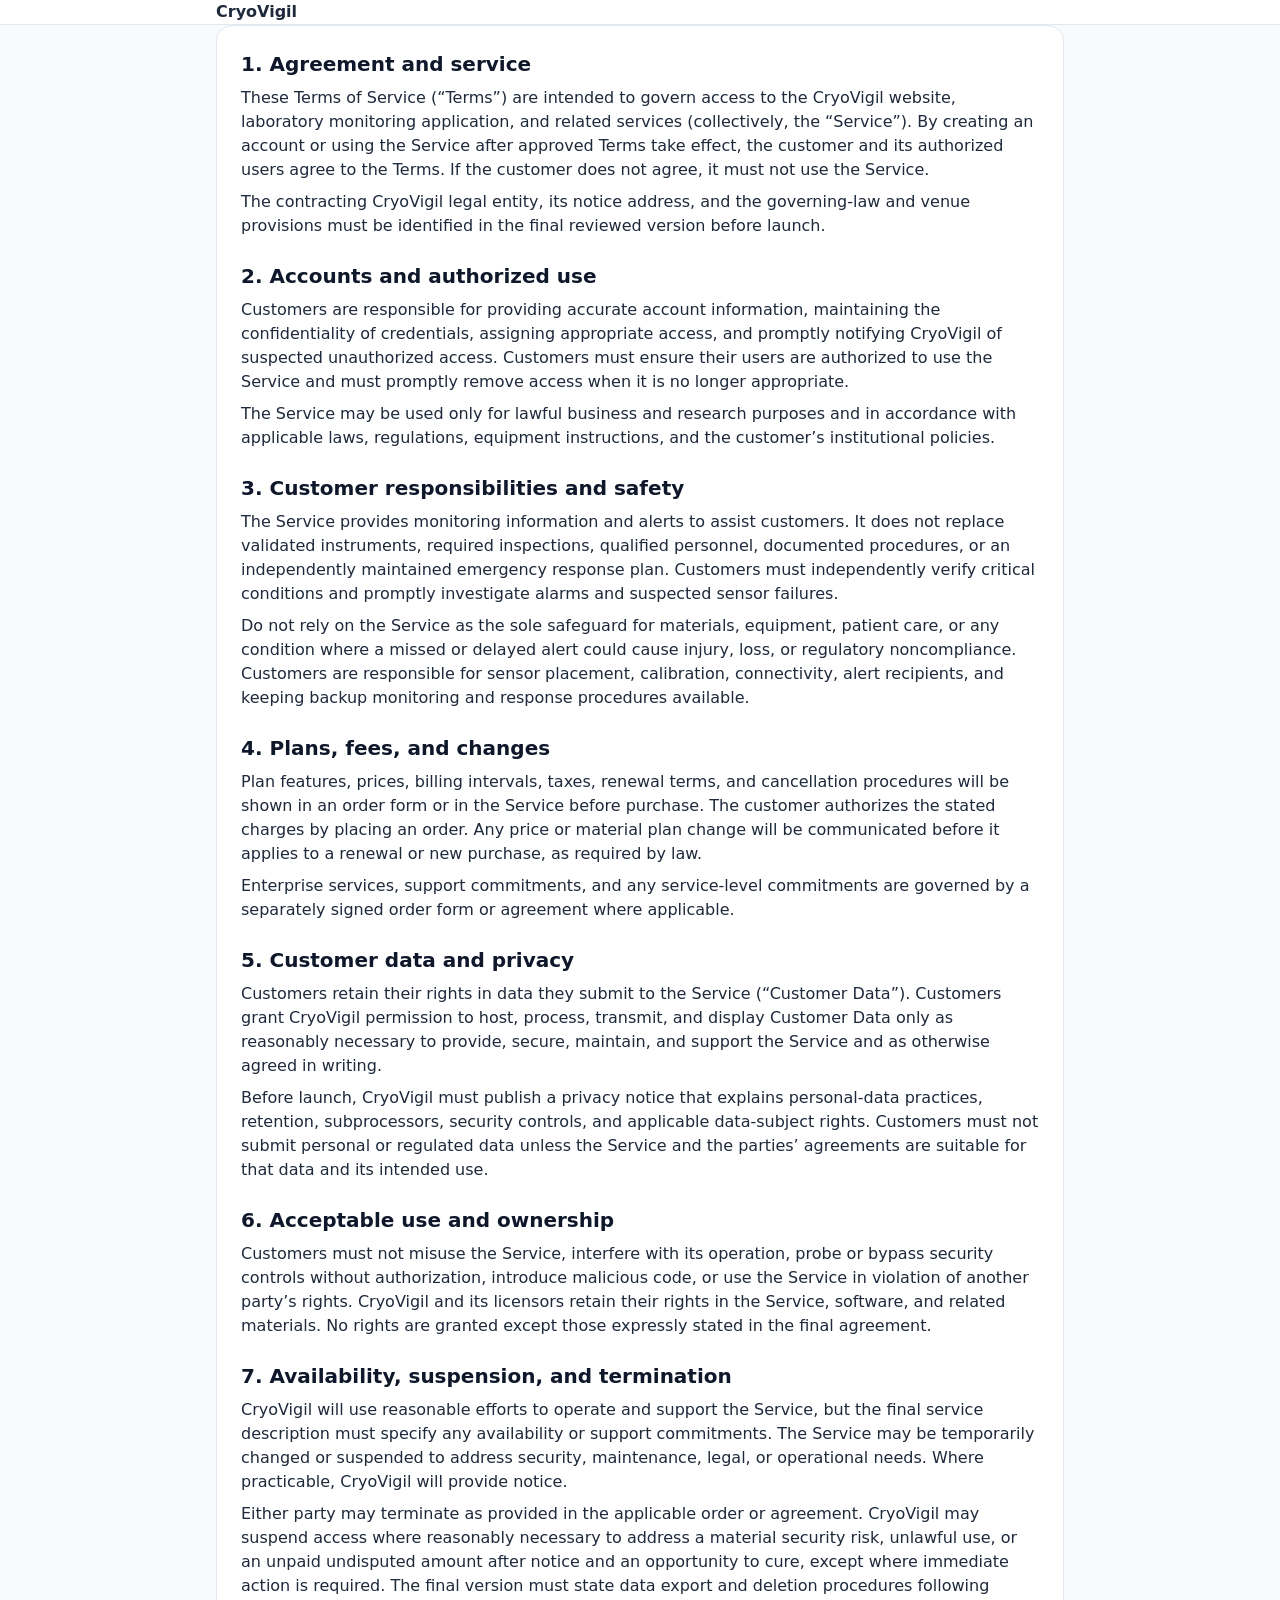
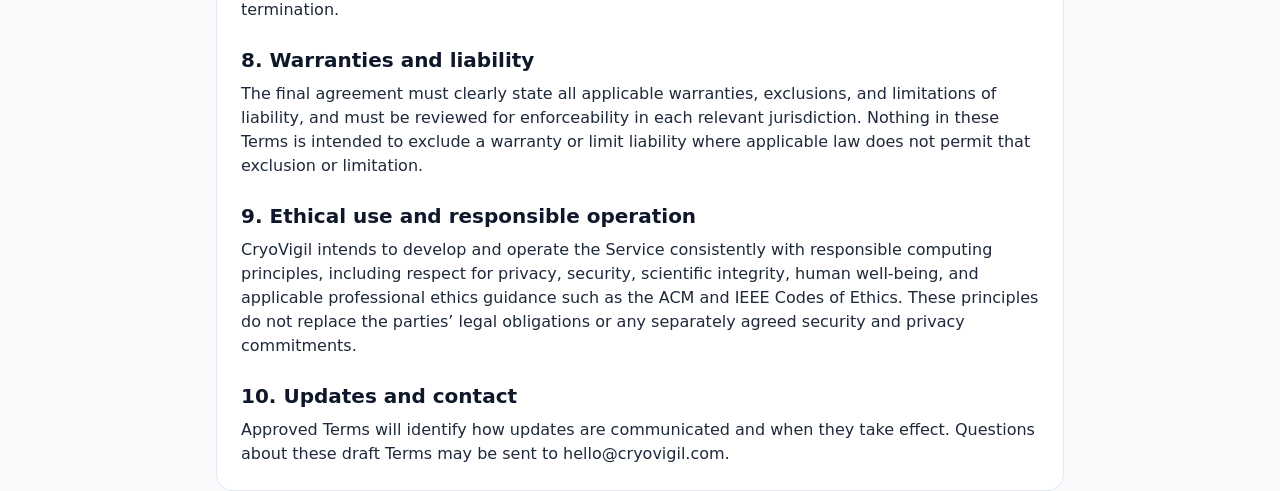
==== commit 116118d8: "chore(terms-and-conditions): remove draft review banner and draft date from terms page" ====
--- a/terms.html
+++ b/terms.html
@@ -21,21 +21,6 @@
       <article
         class="bg-white rounded-2xl border border-slate-200 p-6 sm:p-10 space-y-6"
       >
-        <div
-          class="rounded-lg border border-amber-300 bg-amber-50 p-4 text-sm text-amber-950"
-        >
-          <strong>Draft for review:</strong> This document is a starting point,
-          not legal advice or a representation that it has been reviewed by a
-          lawyer. CryoVigil must obtain professional legal review, complete the
-          company and jurisdiction details, and approve these terms before
-          publication.
-        </div>
-        <h1 class="text-3xl font-bold text-slate-900">Terms of Service</h1>
-        <p>
-          <strong>Draft date:</strong> October 14, 2026. These terms are not
-          effective until CryoVigil publishes an approved version with an
-          effective date.
-        </p>
 
         <section class="space-y-2">
           <h2 class="text-xl font-semibold text-slate-900">
